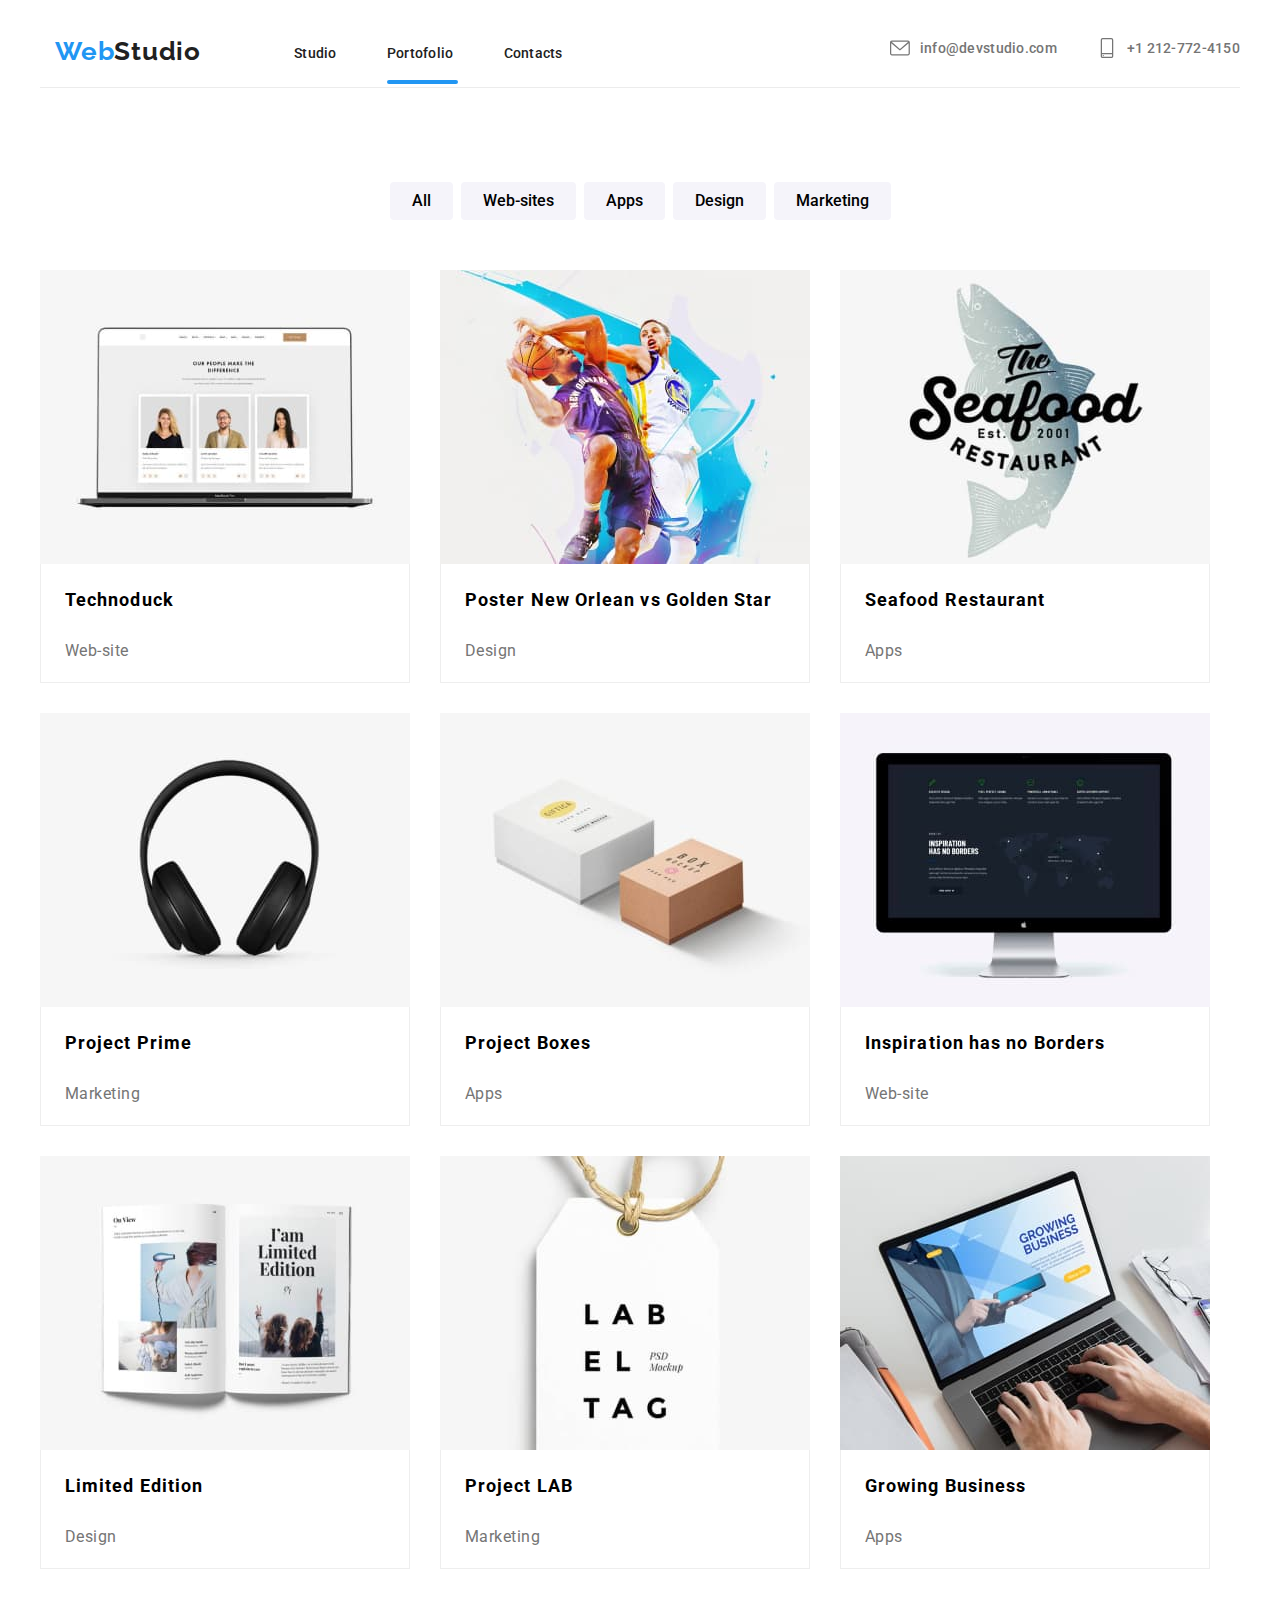
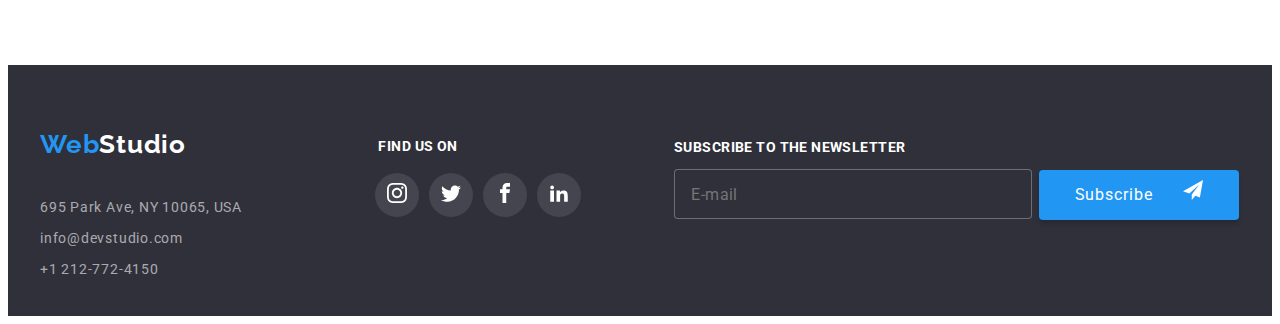
==== portofolio.html @ bb729110 "Previous files" ====
<!DOCTYPE html>
<html lang="en">
  <head>
    <meta charset="UTF-8" />
    <meta http-equiv="X-UA-Compatible" content="IE=edge" />
    <meta name="viewport" content="width=device-width, initial-scale=1.0" />
    <link rel="preconnect" href="https://fonts.googleapis.com" />
    <link rel="preconnect" href="https://fonts.gstatic.com" crossorigin />
    <link
      href="https://fonts.googleapis.com/css2?family=Raleway:wght@700&family=Roboto:wght@400;500;700;900&display=swap"
      rel="stylesheet"
    />
    <link
      rel="stylesheet"
      href="node_modules/modern-normalize/modern-normalize.css"
    />
    <link rel="stylesheet" href="styles/styles.css" />
    <title>Portofolio</title>
  </head>
  <body>
   <div class="container-header">
      <div class="section">
      <div class="head-section">
        <header class="header">
          <h2 class="logo">
            <a class="title" href="index.html"
              >Web<span class="title2">Studio</span></a
            >
          </h2>
          <nav>
            <ul class="unstyled-list navigation-list">
              <li class="left-navigation-item">
                <a class="navigation-item" href="index.html">Studio</a>
              </li>
              <li class="left-navigation-item">
                <a class="navigation-item active-link" href="portofolio.html">Portofolio</a>
              </li>
              <li lass="left-navigation-item">
                <a class="navigation-item" href="contacts.html">Contacts</a>
              </li>
           </ul>
          </nav>
          <ul class="unstyled-list right-navigation-list">
            <li class="icon-item-header">
              <a class="navigation-item right-item"  href="mailto:info@devstudio.com">info@devstudio.com
                <svg class="navigation-item" width="20" height="20" fill="#757575">
                  <use href="images/icons.svg#icon-envelope-hover-1"></use>
                </svg>
                 </a>
            </li>
            <li class="icon-item-header">
                <a class="navigation-item right-item " href="tel:+12127724150"
                >+1 212-772-4150 
                <svg class="navigation-item" width="20" height="20" fill="#757575">
                  <use  href="images/icons.svg#icon-smartphone"></use>
                </svg>
              </a>
            </li>
          </ul>
        </header>
        </div>
      </div>
    </div>
      <main>
      <section >
        <nav>
          <ul class="unstyled-list buttons-list">
            <li >
              <button type="button" class="button-item">
                All </button>
            </li>
            <li >
              <button type="button" class="button-item">
                Web-sites
              </button>
            </li>
            <li >
              <button type="button" class="button-item">
               Apps
              </button>
            </li>
            <li >
              <button type="button" class="button-item">
                Design
              </button>
            </li>
            <li >
              <button type="button" class="button-item">
            Marketing
              </button>
            </li>
          </ul>
        </nav>
      </section>
      <div class="container">
        <section class="section" >
          <ul class="unstyled-list cards-list">
            <li class="overlay-list">
              <div class="overlay-container"> 
                <img
                height="294"
                  width="370"
                  src="images/portofolio1.jpg"
                  alt="portofolio" />
                  <div class="overlay">
                    <p>  Technoduck is a state-of-the-art coronavirus distribution
                    platform. Companies use this platform for digital espionage
                    and attacks on competitors' secure servers.
                    </p>                               
                   </div>
              </div>
              <div class="card-details">
                 <h3 class="card-title">Technoduck</h3>
                <p class="card-description">Web-site</p>
              </div>
           </li>
         <li class="overlay-list">
              <div class="overlay-container"> 
                <img
                height="294"
                  width="370"
                 
                  src="images/portofolio2.jpg"
                  alt="portofolio2"
                />
                 <div class="overlay">
                    <p>  Technoduck is a state-of-the-art coronavirus distribution
                    platform. Companies use this platform for digital espionage
                    and attacks on competitors' secure servers.
                    </p>                               
                   </div>
              </div>
              <div class="card-details">
                 <h3 class="card-title">Poster New Orlean vs Golden Star</h3>
                <p class="card-description">Design</p>
              </div>
            </li>
            <li class="overlay-list">
              <div class="overlay-container"> 
                <img
                height="294"
                  width="370"
                  src="images/portofolio3.jpg"
                  alt="portofolio3"
                />
                 <div class="overlay">
                    <p>  Technoduck is a state-of-the-art coronavirus distribution
                    platform. Companies use this platform for digital espionage
                    and attacks on competitors' secure servers.
                    </p>                               
                   </div>
              </div>
              <div class="card-details">
                 <h3 class="card-title">Seafood Restaurant</h3>
                <p class="card-description">Apps</p>
              </div>
            </li>
            <li class="overlay-list">
              <div class="overlay-container"> 
                <img
                  height="294"
                  width="370"
                  src="images/portofolio4.jpg"
                  alt="portofolio4"
                />
                 <div class="overlay">
                    <p>  Technoduck is a state-of-the-art coronavirus distribution
                    platform. Companies use this platform for digital espionage
                    and attacks on competitors' secure servers.
                    </p>                               
                   </div>
              </div>
              <div class="card-details">
                 <h3 class="card-title">Project Prime</h3>
                <p class="card-description">Marketing</p>
              </div>
            </li>
            <li class="overlay-list">
             <div class="overlay-container"> 
                <img
                  height="294"
                  width="370"
                  src="images/portofolio5.jpg"
                  alt="portofolio5"
                />
                 <div class="overlay">
                    <p>  Technoduck is a state-of-the-art coronavirus distribution
                    platform. Companies use this platform for digital espionage
                    and attacks on competitors' secure servers.
                    </p>                               
                   </div>
              </div>
              <div class="card-details">
                 <h3 class="card-title">Project Boxes</h3>
                <p class="card-description">Apps</p>
              </div>
            </li>
            <li class="overlay-list">
             <div class="overlay-container"> 
                <img
                   height="294"
                  width="370"
                  src="images/portofolio6.jpg"
                  alt="portofolio6"
                />
                 <div class="overlay">
                    <p>  Technoduck is a state-of-the-art coronavirus distribution
                    platform. Companies use this platform for digital espionage
                    and attacks on competitors' secure servers.
                    </p>                               
                   </div>
              </div>
              <div class="card-details">
                 <h3 class="card-title">Inspiration has no Borders</h3>
                <p class="card-description">Web-site</p>
              </div>
            </li>
            <li class="overlay-list">
         <div class="overlay-container"> 
                <img
                height="294"
                  width="370"
                  src="images/portofolio7.jpg"
                  alt="portofolio7"
                />
                 <div class="overlay">
                    <p>  Technoduck is a state-of-the-art coronavirus distribution
                    platform. Companies use this platform for digital espionage
                    and attacks on competitors' secure servers.
                    </p>                               
                   </div>
              </div>
              <div class="card-details">
                 <h3 class="card-title">Limited Edition</h3>
                <p class="card-description">Design</p>
              </div>
            </li>
            <li class="overlay-list">
             <div class="overlay-container"> 
                <img
                   height="294"
                  width="370"
                  src="images/portofolio8.jpg"
                  alt="portofolio8"
                />
                 <div class="overlay">
                    <p>  Technoduck is a state-of-the-art coronavirus distribution
                    platform. Companies use this platform for digital espionage
                    and attacks on competitors' secure servers.
                    </p>                               
                   </div>
              </div>
              <div class="card-details">
                 <h3 class="card-title">Project LAB</h3>
                <p class="card-description">Marketing</p>
              </div>
            </li>
            <li class="overlay-list">
          <div class="overlay-container"> 
                <img
                height="294"
                  width="370"
                  src="images/portofolio9.jpg"
                  alt="portofolio9"
                />
                 <div class="overlay">
                    <p>  Technoduck is a state-of-the-art coronavirus distribution
                    platform. Companies use this platform for digital espionage
                    and attacks on competitors' secure servers.
                    </p>                               
                   </div>
              </div>
              <div class="card-details">
                 <h3 class="card-title">Growing Business</h3>
                <p class="card-description">Apps</p>
              </div>
            </li>
          </ul>
        </section>
      </div>
    </main>
    <div class="container-footer">
      <div class="section">
          <footer class="footer">
          <div class="contact-footer">
          <h2 class="logo-footer">
            <a class="title" href="index.html"
              >Web<span class="title-white">Studio</span></a
            >
          </h2>
          <address>
            <ul class="unstyled-list address-footer">
              <li>
                <a
                  class="item-footer"
                  href="https://www.bing.com/maps?ty=18&q=695+Park+Ave%2C+New+York%2C+New+York+10065%2C+Statele+Unite+Ale+Americii&mb=40.772362%7E-73.971508%7E40.764636%7E-73.957908&ppois=40.768499_-73.964708_695+Park+Ave%2C+New+York%2C+New+York+10065%2C+Statele+Unite+Ale+Americii_%7E&cp=40.768582%7E-73.794479&v=2&sV=1&FORM=MIRE&qpvt=695+Park+Ave%2C+NY+10065%2C+USA+map&lvl=11.0"
                  >695 Park Ave, NY 10065, USA</a
                >
              </li>
              <li>
                <a class="item-footer" href="mailto:info@devstudio.com"
                  >info@devstudio.com</a
                >
              </li>
              <li>
                <a class="item-footer" href="tel:+12127724150"
                  >+1 212-772-4150</a
                >
              </li>
            </ul>
            
          </address>
          </div>
                  <div class="svg-footer">
               <h4 class="find-us-title">Find us on</h4>
              <ul class="unstyled-list footer-list-svg">
                <li class="svg-footer-item">
                    <a href="">
                          <svg class="item-svg"  width="20" height="20" fill="white">
                            <use class="item-svg" href="images/icons.svg#icon-instagram"></use>
                          </svg>
                        </a>
                </li>
                  <li class="svg-footer-item">
                    <a href="">
                          <svg class="item-svg" width="20" height="20" fill="white">
                            <use href="images/icons.svg#icon-twitter"></use>
                          </svg>
                        </a>
                </li>
                  <li class="svg-footer-item">
                    <a href="">
                          <svg class="item-svg" width="20" height="20" fill="white">
                            <use href="images/icons.svg#icon-facebook"></use>
                          </svg>
                        </a>
                </li>
                  <li class="svg-footer-item">
                    <a href="">
                          <svg class="item-svg" width="20" height="20" fill="white">
                            <use href="images/icons.svg#icon-linkedin2"></use>
                          </svg>
                   </a>
                </li>
              </ul>
            </div>
            <div class="formular-footer">
            <form>
              <label>
                <p class="subscribe-footer">Subscribe to the newsletter</p>
                <input class="form-input" type="email" name="email" required  placeholder="E-mail" />
              </label>
             <button class="form-button" type="submit">Subscribe
               <svg class="svg-form"  width="20" height="20" fill="white">
                 <use  href="images/icons.svg#icon-icon-send"></use>
                </svg>
             </button>
            </form>
          </div>
          </div>
        </footer>
      </div>
    </div>
  </body>
</html>
---- styles/styles.css ----
body {
  font-family: "Roboto";
  font-style: normal;
  font-weight: 400;
  font-size: 26px;
  line-height: 31px;
  letter-spacing: 0.03em;
}
.container {
  width: 1200px;
  margin: 0px auto;
}
.section {
  width: 1200px;
  margin: auto;
  padding: 94px, 0px;
}
.unstyled-list {
  list-style: none;
}

/*HeaderSection*/
.container-header {
  background-color: #ffffff;
}
.header {
  background-color: #ffffff;
  box-sizing: border-box;
  width: 100%;
  height: 80px;
  display: flex;
  border-bottom: 1px solid #ececec;
}
.logo {
  margin: 24px 93px 25px 15px;
}
.title {
  font-family: "Raleway";
  font-style: normal;
  line-height: 31px;
  font-size: 26px;
  text-decoration: none;
  color: #2196f3;
}

.navigation-item {
  color: #212121;
  font-weight: 500;
  font-size: 14px;
  line-height: 16px;
  letter-spacing: 0.02em;
  text-decoration: none;
  transition: color 250ms cubic-bezier(0.4, 0, 0.2, 1);
}

.title {
  font-family: "Raleway";
  font-style: normal;
  line-height: 31px;
  font-size: 26px;
  text-decoration: none;
  color: #2196f3;
}

.title2 {
  color: #212121;
}

.title-white {
  color: #ffffff;
}
.navigation-list {
  display: flex;
  align-items: center;
  gap: 50px;
  padding: 0;
}
.right-navigation-list {
  display: flex;
  gap: 40px;
  margin: 0px 0px 0px auto;
  padding: 0;
  align-items: center;
  justify-content: center;
}
.right-item {
  color: #757575;
  display: flex;
  flex-direction: row-reverse;
  gap: 10px;
  justify-content: center;
  align-items: center;
}

.icon-item-header {
  display: flex;
  align-items: center;
  justify-content: center;
  gap: 10px;
  transition: color 250ms cubic-bezier(0.4, 0, 0.2, 1);
}
.icon-item-header a:hover {
  color: #2196f3;
  stroke: #2196f3;
}
.head-section {
  width: 100%;
  background-color: blue;
}
.navigation-item.active-link {
  position: relative;
}
.navigation-item.active-link::after {
  content: "";
  border: 2px solid #2196f3;
  width: 100%;
  position: absolute;
  bottom: -23px;
  border-radius: 4px;
  visibility: hidden;
  left: 0;
}

.navigation-item.active-link::after {
  visibility: visible;
}
.navigation-item:hover,
.navigation-item:focus {
  color: #2196f3;
}
/* HeroSection */

.container-main {
  background-image: url(..//images/backgroundimage.jpg);
  background-color: #757575;
  background-blend-mode: multiply;
  background-position: center;
  background-repeat: no-repeat;
  background-attachment: scroll;
  object-fit: cover;
}

.hero-section {
  box-sizing: border-box;
  width: 100%;
  height: 600px;
  display: flex;
  flex-direction: column;
  align-items: center;
}
.title-main {
  font-weight: 900;
  font-size: 44px;
  line-height: 60px;
  text-align: center;
  letter-spacing: 0.06em;
  text-transform: uppercase;
  color: #ffffff;
  margin: 0px;
  padding-top: 200px;
  margin-bottom: 30px;
}
.main-button {
  font-family: "Roboto";
  font-weight: 500;
  font-size: 16px;
  line-height: 26px;
  text-align: center;
  width: 200px;
  height: 50px;
  left: 700px;
  top: 430px;
  background: #2196f3;
  box-shadow: 0px 4px 4px rgba(0, 0, 0, 0.15);
  border-radius: 4px;
  color: #ffffff;
  padding: 10px 19px 10px 20px;
  border: none;
}

/*ObjectivesSection*/
.objectives-list {
  display: flex;
  align-items: center;
  justify-content: space-between;
  gap: 30px;
  margin: 0px;
  padding: 94px 0px;
}
.objectives-item {
  font-size: 14px;
  line-height: 16px;
  letter-spacing: 0.03em;
  text-transform: uppercase;
  color: #212121;
  margin: 0px;
}

.objectives-explication {
  font-size: 14px;
  line-height: 24px;
  letter-spacing: 0.03em;
  color: #757575;
  margin: 10px 0px 0px 0px;
}

.container-icon {
  display: flex;
  margin-bottom: 30px;
  width: 270px;
  height: 120px;
  background: #f5f4fa;
  border-radius: 4px;
  justify-content: center;
  align-items: center;
}

/*JobSection*/
.job-title,
.team-title,
.customer-title {
  text-align: center;
  font-size: 36px;
  line-height: 42px;
  text-align: center;
  letter-spacing: 0.03em;
  color: #212121;
  margin: 0px 0px 50px 0px;
}

.job-list {
  display: flex;
  align-items: center;
  justify-content: space-between;
  padding: 0px;
  gap: 30px;
  margin: 0px;
  padding: 0px 0px 94px 0px;
}
.job-list li {
  position: relative;
}

.name-apps {
  position: absolute;
  top: 224px;
  width: 370px;
  height: 70px;
  display: flex;
  justify-content: center;
  align-items: center;
  background: rgba(47, 48, 58, 0.8);
  z-index: 11;
  font-weight: 700;
  font-size: 14px;
  line-height: 1.14;

  letter-spacing: 0.03em;
  text-transform: uppercase;
  color: #ffffff;
}
/*TeamSection*/

.container-team {
  background-color: #f5f4fa;
}
.team-section {
  box-sizing: border-box;
  width: 100%;
  height: 648px;
  background-color: #f5f4fa;
  padding: 94px 0px;
  margin: 0px auto;
}

.member-list {
  display: flex;
  align-items: center;
  justify-content: space-between;
  gap: 30px;
  margin: 0px;
  padding: 0px;
}
.member-list-item {
  box-sizing: border-box;
  width: 270px;
  height: 428px;
  left: 215px;
  top: 1635px;
  background: #ffffff;
  box-shadow: 0px 1px 3px rgba(0, 0, 0, 0.12), 0px 1px 1px rgba(0, 0, 0, 0.14),
    0px 2px 1px rgba(0, 0, 0, 0.2);
  border-radius: 0px 0px 4px 4px;
}

.name-item {
  font-weight: 500;
  font-size: 16px;
  line-height: 19px;
  text-align: center;
  letter-spacing: 0.03em;
  color: #212121;
}

.job-item {
  font-weight: 400;
  font-size: 16px;
  line-height: 19px;
  text-align: center;
  letter-spacing: 0.03em;
  color: #757575;
}
.sm-icons {
  display: flex;
  padding-top: 16px;
}
.sm-icons ul {
  display: flex;
  gap: 10px;
}
.icon-item {
  display: flex;
  width: 44px;
  height: 44px;
  border-radius: 50%;
  align-items: center;
  justify-content: center;
  transition: background-color 250ms cubic-bezier(0.4, 0, 0.2, 1);
}

.icon-item a {
  display: flex;
  color: #afb1b8;
}
.team.icons {
  display: flex;
}
.icon-item svg {
  fill: currentColor;
}
.customers {
  display: flex;
  height: 184;
  flex-direction: column;
  align-items: center;
  justify-content: center;
  padding: 94px 0;
}
.list-customers {
  display: flex;
  gap: 30px;
  align-items: center;
  justify-content: center;
  padding-top: -44px;
}
.customer-item {
  display: flex;
  box-sizing: border-box;
  width: 170px;
  height: 92px;
  border: 1px solid #afb1b8;
  border-radius: 4px;
  align-items: center;
  justify-content: center;
  transition: border-color 250ms cubic-bezier(0.4, 0, 0.2, 1),
    fill 250ms cubic-bezier(0.4, 0, 0.2, 1);
}
.customer-item:hover {
  border-color: #2196f3;
  fill: #2196f3;
  cursor: pointer;
}
/*Footer*/
.container-footer {
  background-color: #2f303a;
}
.footer {
  display: flex;
  gap: 93px;
}

.contact-footer {
  box-sizing: border-box;
  height: 251px;
  display: flex;
  flex-direction: column;
  justify-content: space-around;
  gap: 28px;
  padding: 60px 0px 60px 0px;
}
.logo-footer {
  margin: 0px;
}
.address-footer {
  margin: 0px;
  padding: 0px;
}
.item-footer {
  font-weight: 400;
  font-size: 14px;
  font-style: normal;
  line-height: 16px;
  text-decoration: none;
  color: rgba(255, 255, 255, 0.6);
  transition: color 250ms cubic-bezier(0.4, 0, 0.2, 1);
}
.item-footer:hover {
  color: #2196f3;
  cursor: pointer;
}
.find-us-title {
  font-family: "Roboto";
  font-style: normal;
  font-weight: 700;
  font-size: 14px;
  line-height: 16px;
  letter-spacing: 0.03em;
  text-transform: uppercase;
  color: #ffffff;
  margin-top: 0px;
  padding-right: 80px;
}
.svg-footer {
  display: flex;
  flex-direction: column;
  align-items: center;
  justify-content: center;
}
.footer-list-svg {
  display: flex;
  gap: 10px;
  margin-top: 0px;
}
.svg-footer-item {
  display: flex;
  align-items: center;
  justify-content: center;
  background: rgba(255, 255, 255, 0.1);
  color: #ffffff;
  width: 44px;
  height: 44px;
  border-radius: 50%;
  transition-property: background-color 250ms cubic-bezier(0.4, 0, 0.2, 1);
}
.svg-footer-item:hover,
.icon-item:hover {
  cursor: pointer;
  background-color: #2196f3;
}
.formular-footer {
  display: flex;
  flex-direction: column;
  justify-content: center;
  align-items: center;
  margin-top: -35px;
}
.form-input {
  box-sizing: border-box;
  width: 358px;
  height: 50px;
  border: 1px solid rgba(255, 255, 255, 0.3);
  border-radius: 4px;
  background-color: #2f303a;
  font-family: "Roboto";
  font-style: normal;
  font-weight: 400;
  font-size: 16px;
  line-height: 20px;
  padding-left: 16px;
  align-items: center;
  letter-spacing: 0.03em;
  outline: none;
  color: rgba(255, 255, 255, 0.6);
  transition: border 250ms cubic-bezier(0.4, 0, 0.2, 1);
}
.form-input:hover,
.form-input:focus {
  border: 2px solid #188ce8;
}
.form-button {
  width: 200px;
  height: 50px;
  margin-left: 0px;
  background: #2196f3;
  box-shadow: 0px 4px 4px rgba(0, 0, 0, 0.15);
  border-radius: 4px;
  font-family: "Roboto";
  font-style: normal;
  font-size: 16px;
  line-height: 30px;
  justify-content: center;
  align-items: center;
  text-align: center;
  letter-spacing: 0.06em;
  color: #ffffff;
  border: none;
  transition: background 250ms cubic-bezier(0.4, 0, 0.2, 1);
}
.form-button:hover,
.form-button:focus {
  background: #188ce8;
}
.svg-form {
  padding-left: 25px;
  align-items: center;
  justify-content: center;
}
.subscribe-footer {
  font-family: "Roboto";
  font-style: normal;
  font-weight: 700;
  font-size: 14px;
  line-height: 16px;
  letter-spacing: 0.03em;
  text-transform: uppercase;
  color: #ffffff;
  padding-right: 69px;
}

/*PortofolioPage*/

.buttons-list {
  display: flex;
  gap: 8px;
  justify-content: center;
  padding: 94px 0px 50px 0px;
  margin: 0px;
}
.button-item {
  height: 38px;
  background: #f5f4fa;
  border-radius: 4px;
  border: none;
  cursor: pointer;
  padding: 6px 22px 6px 22px;
  text-align: center;
  font-family: "Roboto";
  font-weight: 500;
  font-size: 16px;
  line-height: 26px;
  text-align: center;
  transition: background-color 250ms cubic-bezier(0.4, 0, 0.2, 1),
    color 250ms cubic-bezier(0.4, 0, 0.2, 1),
    box-shadow 250ms cubic-bezier(0.4, 0, 0.2, 1);
}

.button-item:hover {
  background-color: #2196f3;
  color: #ffffff;
  box-shadow: 0px 2px rgba(0, 0, 0, 0.1);
  cursor: pointer;
}

.cards-list {
  display: flex;
  gap: 30px;
  flex-wrap: wrap;
  padding-left: 0;
  margin: 0;
  padding-bottom: 96px;
}
.overlay-list {
  display: flex;
  flex-direction: column;
  transition: box-shadow 250ms cubic-bezier(0.4, 0, 0.2, 1);
}
.overlay-container {
  height: 294px;
  overflow: hidden;
  position: relative;
}

.overlay {
  position: absolute;
  width: 370px;
  height: 294px;
  background: rgba(33, 150, 243, 0.9);
  font-weight: 400;
  font-size: 18px;
  line-height: 1.55;
  letter-spacing: 0.03em;
  color: #ffffff;
  transform: translateY(100%);
  transition: transform 250ms cubic-bezier(0.4, 0, 0.2, 1);
}

.card-details {
  border-left: 1px solid #eeeeee;
  border-bottom: 1px solid #eeeeee;
  border-right: 1px solid #eeeeee;
  padding-left: 24px;
}

.overlay-list:hover {
  box-shadow: 0px 1px 1px rgba(0, 0, 0, 0.12), 0px 4px 4px rgba(0, 0, 0, 0.06),
    1px 4px 6px rgba(0, 0, 0, 0.16);
  cursor: pointer;
}

.card-title {
  font-weight: 700;
  font-size: 18px;
  line-height: 2;
  letter-spacing: 0.06em;
}

.card-description {
  font-weight: 400;
  font-size: 16px;
  line-height: 1.87;
  letter-spacing: 0.03em;
  color: #757575;
}

.overlay p {
  padding: 63px 24px 91px 24px;
}
.overlay-list:hover .overlay {
  transform: translateY(-101%);
  overflow: visible;
}
.item-svg {
  transition: fill 250ms cubic-bezier(0.4, 0, 0.2, 1);
}
.item-svg:hover {
  fill: #ffffff;
  cursor: pointer;
}
.item-svg-customer:hover {
  fill: #2196f3;
  cursor: pointer;
}
.item-svg-customer {
  transition: fill 250ms cubic-bezier(0.4, 0, 0.2, 1);
}

/*Modal*/
.modal {
  background: rgba(0, 0, 0, 0.2);
  position: fixed;
  width: 100%;
  height: 100%;
  z-index: 10;
  display: flex;
  justify-content: center;
  align-items: center;
  transition: opacity 250ms linear;
}
.is-hidden {
  visibility: hidden;
  opacity: 0;
}
.inside-modal {
  position: relative;
  width: 528px;
  height: 581px;
  background: #ffffff;
  box-shadow: 0px 1px 3px rgba(0, 0, 0, 0.12), 0px 1px 1px rgba(0, 0, 0, 0.14),
    0px 2px 1px rgba(0, 0, 0, 0.2);
  border-radius: 4px;
}
.modal-button {
  position: absolute;
  top: 8px;
  right: 8px;
  border-radius: 50%;
  display: flex;
  justify-content: center;
  align-items: center;
  box-sizing: border-box;
  width: 30px;
  height: 30px;
  background: #ffffff;
  border: 1px solid rgba(0, 0, 0, 0.1);
  transition: fill 250ms cubic-bezier(0.4, 0, 0.2, 1);
}
.modal-button:hover {
  fill: #2196f3;
  cursor: pointer;
}
.formular-modal {
  display: flex;
  flex-direction: column;
  font-family: "Roboto";
  font-style: normal;
  font-weight: 400;
  font-size: 12px;
  line-height: 14px;
  letter-spacing: 0.01em;
  color: #757575;
  gap: 10px;
  justify-content: center;
  align-items: center;
  padding: 40px;
}
.title-modal {
  align-items: center;
  font-family: "Roboto";
  font-style: normal;
  font-weight: 700;
  font-size: 20px;
  line-height: 23px;
  text-align: center;
  letter-spacing: 0.03em;
  color: #212121;
  margin-top: -5px;
}
.modal-input {
  box-sizing: border-box;
  width: 448px;
  height: 40px;
  border: 1px solid rgba(33, 33, 33, 0.2);
  border-radius: 4px;
  padding-left: 40px;
  outline: none;
  transition: border 250ms cubic-bezier(0.4, 0, 0.2, 1);
}
.modal-input:hover,
.modal-input-feedback:hover {
  border: 2px solid #2196f3;
  cursor: pointer;
}

.label-modal:hover {
  fill: #2196f3;
  cursor: pointer;
}

.modal-input:focus,
.modal-input-feedback:focus {
  border: 2px solid #2196f3;
}

.modal-input-feedback {
  box-sizing: border-box;
  width: 448px;
  height: 120px;
  border: 1px solid rgba(33, 33, 33, 0.2);
  border-radius: 4px;
  resize: none;
  font-family: "Roboto";
  font-style: normal;
  font-size: 14px;
  line-height: 16px;
  letter-spacing: 0.01em;
  padding: 12px 16px;
  color: rgba(117, 117, 117, 0.5);
  outline: none;
  transition: border 250ms cubic-bezier(0.4, 0, 0.2, 1);
}
.label-modal {
  display: flex;
  flex-direction: column;
  position: relative;
  transition: fill 250ms cubic-bezier(0.4, 0, 0.2, 1);
}

.svg-name {
  position: absolute;
  left: 15px;
  top: 50%;
}
.terms {
  flex-direction: row;
  gap: 8px;
  justify-content: center;
  align-items: center;
  margin-top: 10px;
  margin-bottom: 20px;
  font-size: 14px;
  line-height: 24px;
  letter-spacing: 0.03em;
  color: #757575;
}
.replace-checkbox {
  width: 16px;
  height: 15px;
  border: 2px solid black;
  border-radius: 2px;
  display: flex;
  justify-content: center;
  align-items: center;
}
.condition {
  color: #2196f3;
}
.checkbox {
  display: none;
}
.terms svg {
  width: 16px;
  height: 16px;
  position: static;
  opacity: 0;
  fill: #ffffff;
}
.formular-modal input[type="checkbox"]:checked + .replace-checkbox svg {
  opacity: 1;
}
.formular-modal input[type="checkbox"]:checked + .replace-checkbox {
  background: #2196f3;
  border: #2196f3;
}
.button-formular {
  width: 200px;
  height: 50px;
  background: #188ce8;
  box-shadow: 0px 4px 4px rgba(0, 0, 0, 0.15);
  border-radius: 4px;
  font-weight: 700;
  font-size: 16px;
  line-height: 30px;
  display: flex;
  align-items: center;
  text-align: center;
  justify-content: center;
  letter-spacing: 0.06em;
  color: #ffffff;
  border: none;
  transition: background 250ms cubic-bezier(0.4, 0, 0.2, 1);
}
.button-formular:focus,
.button-formular:hover {
  background: #2196f3;
  cursor: pointer;
}
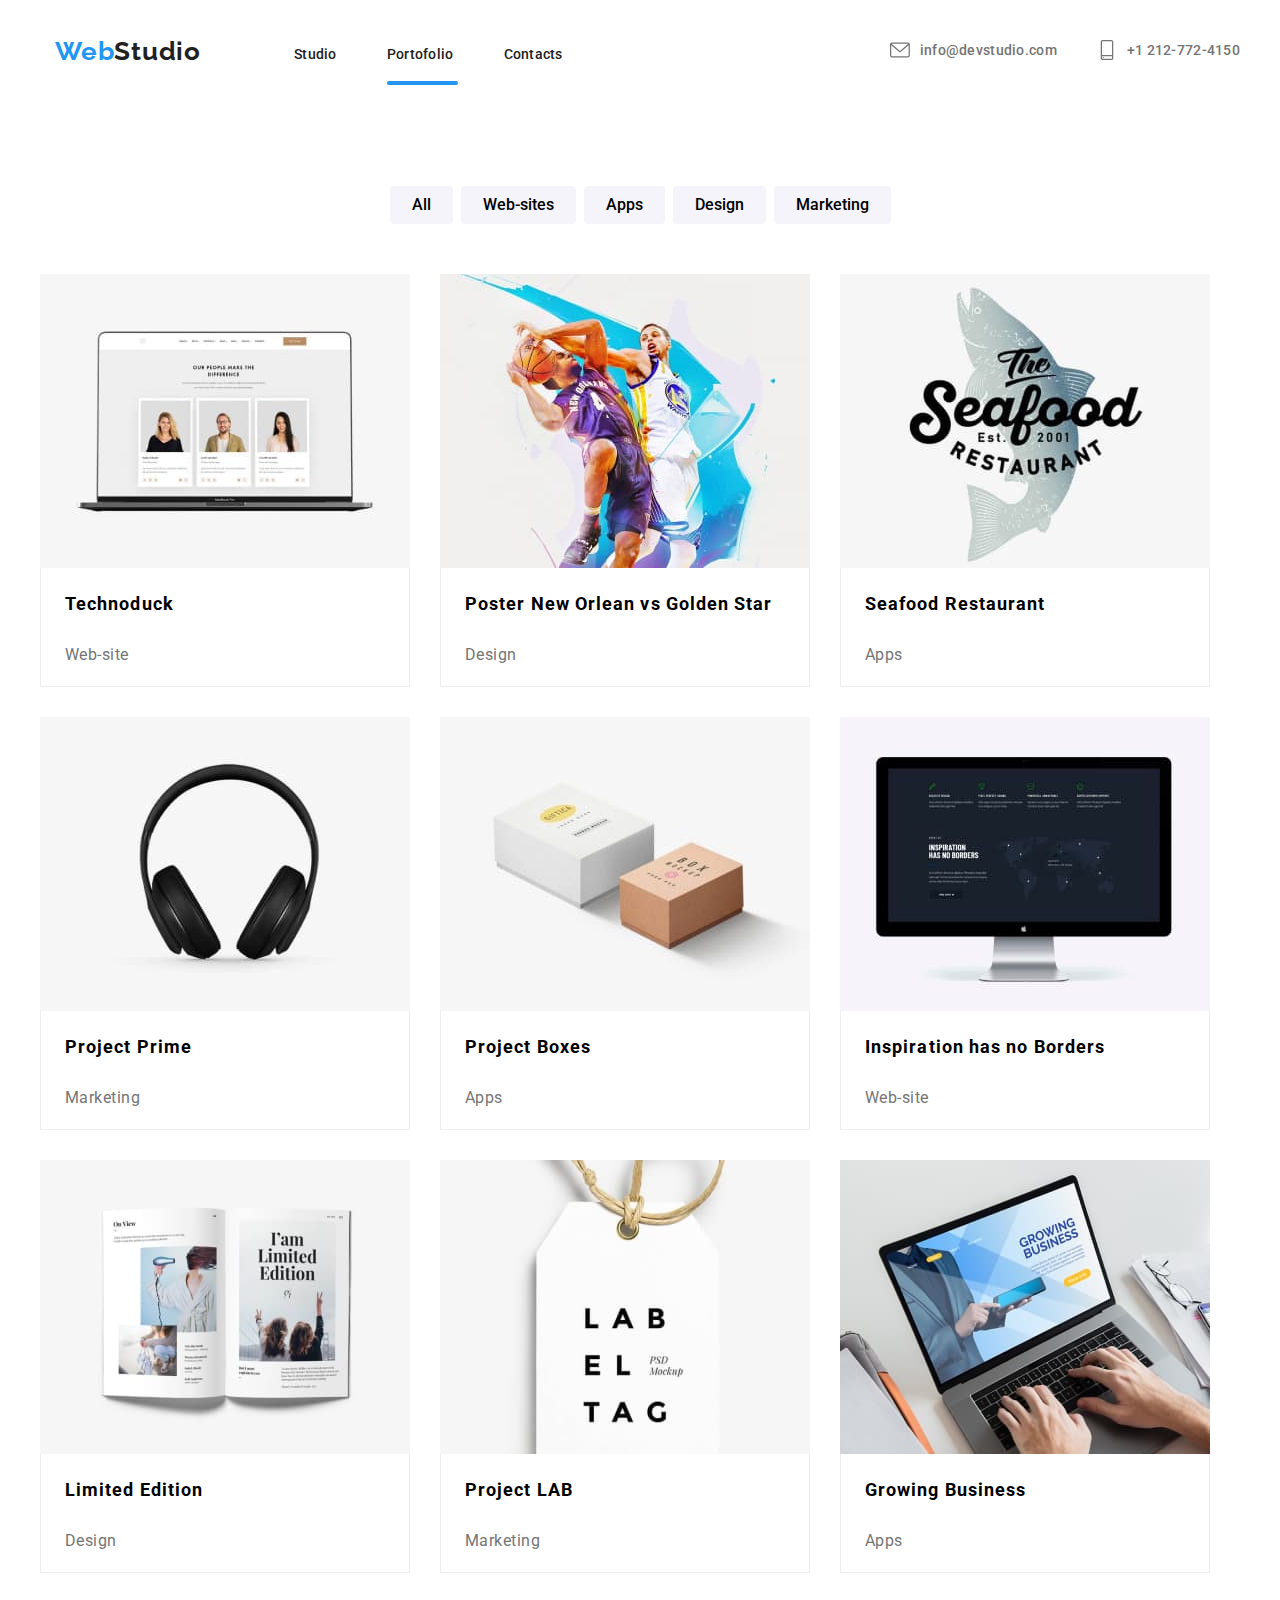
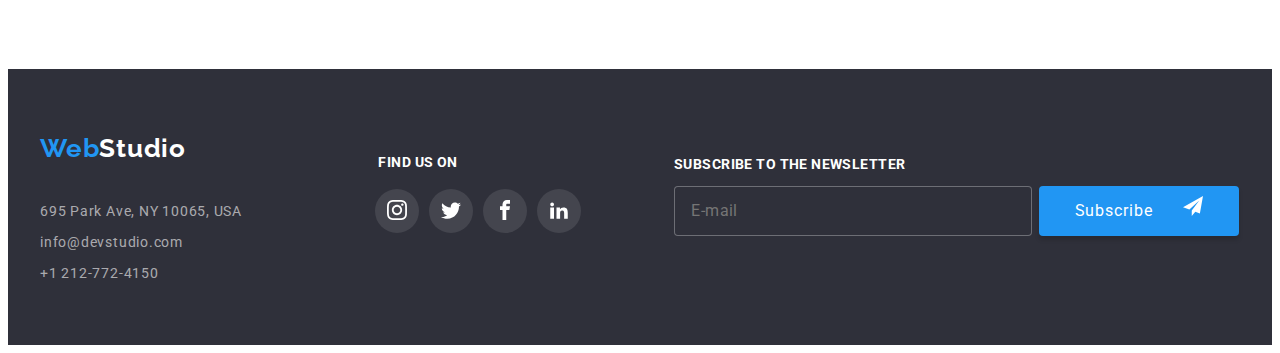
==== commit 853d2fb5: "bme" ====
--- a/portofolio.html
+++ b/portofolio.html
@@ -1,365 +1,302 @@
 <!DOCTYPE html>
 <html lang="en">
-  <head>
-    <meta charset="UTF-8" />
-    <meta http-equiv="X-UA-Compatible" content="IE=edge" />
-    <meta name="viewport" content="width=device-width, initial-scale=1.0" />
-    <link rel="preconnect" href="https://fonts.googleapis.com" />
-    <link rel="preconnect" href="https://fonts.gstatic.com" crossorigin />
-    <link
-      href="https://fonts.googleapis.com/css2?family=Raleway:wght@700&family=Roboto:wght@400;500;700;900&display=swap"
-      rel="stylesheet"
-    />
-    <link
-      rel="stylesheet"
-      href="node_modules/modern-normalize/modern-normalize.css"
-    />
-    <link rel="stylesheet" href="styles/styles.css" />
-    <title>Portofolio</title>
-  </head>
-  <body>
-   <div class="container-header">
-      <div class="section">
-      <div class="head-section">
-        <header class="header">
-          <h2 class="logo">
-            <a class="title" href="index.html"
-              >Web<span class="title2">Studio</span></a
-            >
-          </h2>
-          <nav>
-            <ul class="unstyled-list navigation-list">
-              <li class="left-navigation-item">
-                <a class="navigation-item" href="index.html">Studio</a>
-              </li>
-              <li class="left-navigation-item">
-                <a class="navigation-item active-link" href="portofolio.html">Portofolio</a>
-              </li>
-              <li lass="left-navigation-item">
-                <a class="navigation-item" href="contacts.html">Contacts</a>
-              </li>
-           </ul>
-          </nav>
-          <ul class="unstyled-list right-navigation-list">
-            <li class="icon-item-header">
-              <a class="navigation-item right-item"  href="mailto:info@devstudio.com">info@devstudio.com
-                <svg class="navigation-item" width="20" height="20" fill="#757575">
-                  <use href="images/icons.svg#icon-envelope-hover-1"></use>
-                </svg>
-                 </a>
+
+<head>
+  <meta charset="UTF-8" />
+  <meta http-equiv="X-UA-Compatible" content="IE=edge" />
+  <meta name="viewport" content="width=device-width, initial-scale=1.0" />
+  <link rel="preconnect" href="https://fonts.googleapis.com" />
+  <link rel="preconnect" href="https://fonts.gstatic.com" crossorigin />
+  <link href="https://fonts.googleapis.com/css2?family=Raleway:wght@700&family=Roboto:wght@400;500;700;900&display=swap"
+    rel="stylesheet" />
+  <link rel="stylesheet" href="node_modules/modern-normalize/modern-normalize.css" />
+  <link rel="stylesheet" href="styles/styles.css" />
+  <title>Portofolio</title>
+</head>
+
+<body>
+  <header class="header-conainer">
+    <div class=" header container">
+      <h2 class="logo">
+        <a class="header__title" href="index.html">Web<span class="header__title2">Studio</span></a>
+      </h2>
+      <nav>
+        <ul class="unstyled-list navigation-list">
+          <li class="navigation-list__left">
+            <a class="navigation-list__item " href="index.html">Studio</a>
+          </li>
+          <li class="navigation-list__left">
+            <a class="navigation-list__item active-link" href="portofolio.html">Portofolio</a>
+          </li>
+          <li lass="navigation-list__left">
+            <a class="navigation-list__item" href="contacts.html">Contacts</a>
+          </li>
+        </ul>
+      </nav>
+      <ul class="unstyled-list right-navigation-list">
+        <li class="right-navigation-list__icon">
+          <a class="navigation-list__item right-navigation-list__item"
+            href="mailto:info@devstudio.com">info@devstudio.com
+            <svg class="navigation-list__item" width="20" height="20" fill="#757575">
+              <use href="images/icons.svg#icon-envelope-hover-1"></use>
+            </svg>
+          </a>
+        </li>
+        <li class="right-navigation-list__icon">
+          <a class="navigation-list__item right-navigation-list__item " href="tel:+12127724150">+1 212-772-4150
+            <svg class="navigation-list__item" width="20" height="20" fill="#757575">
+              <use href="images/icons.svg#icon-smartphone"></use>
+            </svg>
+          </a>
+        </li>
+      </ul>
+    </div>
+  </header>
+  <main>
+    <section>
+      <nav class="navigation-portofolio">
+        <ul class="unstyled-list buttons">
+          <li>
+            <button type="button" class="buttons__item">
+              All </button>
+          </li>
+          <li>
+            <button type="button" class="buttons__item">
+              Web-sites
+            </button>
+          </li>
+          <li>
+            <button type="button" class="buttons__item">
+              Apps
+            </button>
+          </li>
+          <li>
+            <button type="button" class="buttons__item">
+              Design
+            </button>
+          </li>
+          <li>
+            <button type="button" class="buttons__item">
+              Marketing
+            </button>
+          </li>
+        </ul>
+      </nav>
+    </section>
+    <div class="container">
+      <section class="section">
+        <ul class="unstyled-list cards-list">
+          <li class="cards-list__overlay">
+            <div class="overlay-container">
+              <img height="294" width="370" src="images/portofolio1.jpg" alt="portofolio" />
+              <div class="overlay-container__paragraf">
+                <p> Technoduck is a state-of-the-art coronavirus distribution
+                  platform. Companies use this platform for digital espionage
+                  and attacks on competitors' secure servers.
+                </p>
+              </div>
+            </div>
+            <div class="card-details">
+              <h3 class="card-details__title">Technoduck</h3>
+              <p class="card-details__description">Web-site</p>
+            </div>
+          </li>
+          <li class="cards-list__overlay">
+            <div class="overlay-container">
+              <img height="294" width="370" src="images/portofolio2.jpg" alt="portofolio2" />
+              <div class="overlay-container__paragraf">
+                <p> Technoduck is a state-of-the-art coronavirus distribution
+                  platform. Companies use this platform for digital espionage
+                  and attacks on competitors' secure servers.
+                </p>
+              </div>
+            </div>
+            <div class="card-details">
+              <h3 class="card-details__title">Poster New Orlean vs Golden Star</h3>
+              <p class="card-details__description">Design</p>
+            </div>
+          </li>
+          <li class="cards-list__overlay">
+            <div class="overlay-container">
+              <img height="294" width="370" src="images/portofolio3.jpg" alt="portofolio3" />
+              <div class="overlay-container__paragraf">
+                <p> Technoduck is a state-of-the-art coronavirus distribution
+                  platform. Companies use this platform for digital espionage
+                  and attacks on competitors' secure servers.
+                </p>
+              </div>
+            </div>
+            <div class="card-details">
+              <h3 class="card-details__title">Seafood Restaurant</h3>
+              <p class="card-details__description">Apps</p>
+            </div>
+          </li>
+          <li class="cards-list__overlay">
+            <div class="overlay-container">
+              <img height="294" width="370" src="images/portofolio4.jpg" alt="portofolio4" />
+              <div class="overlay-container__paragraf">
+                <p> Technoduck is a state-of-the-art coronavirus distribution
+                  platform. Companies use this platform for digital espionage
+                  and attacks on competitors' secure servers.
+                </p>
+              </div>
+            </div>
+            <div class="card-details">
+              <h3 class="card-details__title">Project Prime</h3>
+              <p class="card-details__description">Marketing</p>
+            </div>
+          </li>
+          <li class="cards-list__overlay">
+            <div class="overlay-container">
+              <img height="294" width="370" src="images/portofolio5.jpg" alt="portofolio5" />
+              <div class="overlay-container__paragraf">
+                <p> Technoduck is a state-of-the-art coronavirus distribution
+                  platform. Companies use this platform for digital espionage
+                  and attacks on competitors' secure servers.
+                </p>
+              </div>
+            </div>
+            <div class="card-details">
+              <h3 class="card-details__title">Project Boxes</h3>
+              <p class="card-details__description">Apps</p>
+            </div>
+          </li>
+          <li class="cards-list__overlay">
+            <div class="overlay-container">
+              <img height="294" width="370" src="images/portofolio6.jpg" alt="portofolio6" />
+              <div class="overlay-container__paragraf">
+                <p> Technoduck is a state-of-the-art coronavirus distribution
+                  platform. Companies use this platform for digital espionage
+                  and attacks on competitors' secure servers.
+                </p>
+              </div>
+            </div>
+            <div class="card-details">
+              <h3 class="card-details__title">Inspiration has no Borders</h3>
+              <p class="card-details__description">Web-site</p>
+            </div>
+          </li>
+          <li class="cards-list__overlay">
+            <div class="overlay-container">
+              <img height="294" width="370" src="images/portofolio7.jpg" alt="portofolio7" />
+              <div class="overlay-container__paragraf">
+                <p> Technoduck is a state-of-the-art coronavirus distribution
+                  platform. Companies use this platform for digital espionage
+                  and attacks on competitors' secure servers.
+                </p>
+              </div>
+            </div>
+            <div class="card-details">
+              <h3 class="card-details__title">Limited Edition</h3>
+              <p class="card-details__description">Design</p>
+            </div>
+          </li>
+          <li class="cards-list__overlay">
+            <div class="overlay-container">
+              <img height="294" width="370" src="images/portofolio8.jpg" alt="portofolio8" />
+              <div class="overlay-container__paragraf">
+                <p> Technoduck is a state-of-the-art coronavirus distribution
+                  platform. Companies use this platform for digital espionage
+                  and attacks on competitors' secure servers.
+                </p>
+              </div>
+            </div>
+            <div class="card-details">
+              <h3 class="card-details__title">Project LAB</h3>
+              <p class="card-details__description">Marketing</p>
+            </div>
+          </li>
+          <li class="cards-list__overlay">
+            <div class="overlay-container">
+              <img height="294" width="370" src="images/portofolio9.jpg" alt="portofolio9" />
+              <div class="overlay-container__paragraf">
+                <p> Technoduck is a state-of-the-art coronavirus distribution
+                  platform. Companies use this platform for digital espionage
+                  and attacks on competitors' secure servers.
+                </p>
+              </div>
+            </div>
+            <div class="card-details">
+              <h3 class="card-details__title">Growing Business</h3>
+              <p class="card-details__description">Apps</p>
+            </div>
+          </li>
+        </ul>
+      </section>
+    </div>
+  </main>
+  <footer class="footer">
+    <div class="footer-container container">
+      <div class="contact-footer">
+        <h2 class="contact-footer__logo">
+          <a class="contact-footer__title" href="index.html" rr>Web<span
+              class="contact-footer__title2">Studio</span></a>
+        </h2>
+        <address>
+          <ul class="unstyled-list address">
+            <li>
+              <a class="address__item"
+                href="https://www.bing.com/maps?ty=18&q=695+Park+Ave%2C+New+York%2C+New+York+10065%2C+Statele+Unite+Ale+Americii&mb=40.772362%7E-73.971508%7E40.764636%7E-73.957908&ppois=40.768499_-73.964708_695+Park+Ave%2C+New+York%2C+New+York+10065%2C+Statele+Unite+Ale+Americii_%7E&cp=40.768582%7E-73.794479&v=2&sV=1&FORM=MIRE&qpvt=695+Park+Ave%2C+NY+10065%2C+USA+map&lvl=11.0">695
+                Park Ave, NY 10065, USA</a>
             </li>
-            <li class="icon-item-header">
-                <a class="navigation-item right-item " href="tel:+12127724150"
-                >+1 212-772-4150 
-                <svg class="navigation-item" width="20" height="20" fill="#757575">
-                  <use  href="images/icons.svg#icon-smartphone"></use>
-                </svg>
-              </a>
+            <li>
+              <a class="address__item" href="mailto:info@devstudio.com">info@devstudio.com</a>
+            </li>
+            <li>
+              <a class="address__item" href="tel:+12127724150">+1 212-772-4150</a>
             </li>
           </ul>
-        </header>
-        </div>
+        </address>
+      </div>
+      <div class="svg-footer">
+        <h4 class="svg-footer__title">Find us on</h4>
+        <ul class="unstyled-list footer-list">
+          <li class="footer-list__item">
+            <a href="">
+              <svg width="20" height="20" fill="white">
+                <use href="images/icons.svg#icon-instagram"></use>
+              </svg>
+            </a>
+          </li>
+          <li class="footer-list__item">
+            <a href="">
+              <svg width="20" height="20" fill="white">
+                <use href="images/icons.svg#icon-twitter"></use>
+              </svg>
+            </a>
+          </li>
+          <li class="footer-list__item">
+            <a href="">
+              <svg width="20" height="20" fill="white">
+                <use href="images/icons.svg#icon-facebook"></use>
+              </svg>
+            </a>
+          </li>
+          <li class="footer-list__item">
+            <a href="">
+              <svg width="20" height="20" fill="white">
+                <use href="images/icons.svg#icon-linkedin2"></use>
+              </svg>
+            </a>
+          </li>
+        </ul>
+      </div>
+      <div class="formular-footer">
+        <form>
+          <label>
+            <p class="formular-footer__subscribe">Subscribe to the newsletter</p>
+            <input class="formular-footer__input" type="email" name="email" required placeholder="E-mail" />
+          </label>
+          <button class="formular-footer__button" type="submit">Subscribe
+            <svg class="formular-footer__svg" width="20" height="20" fill="white">
+              <use href="images/icons.svg#icon-icon-send"></use>
+            </svg>
+          </button>
+        </form>
       </div>
     </div>
-      <main>
-      <section >
-        <nav>
-          <ul class="unstyled-list buttons-list">
-            <li >
-              <button type="button" class="button-item">
-                All </button>
-            </li>
-            <li >
-              <button type="button" class="button-item">
-                Web-sites
-              </button>
-            </li>
-            <li >
-              <button type="button" class="button-item">
-               Apps
-              </button>
-            </li>
-            <li >
-              <button type="button" class="button-item">
-                Design
-              </button>
-            </li>
-            <li >
-              <button type="button" class="button-item">
-            Marketing
-              </button>
-            </li>
-          </ul>
-        </nav>
-      </section>
-      <div class="container">
-        <section class="section" >
-          <ul class="unstyled-list cards-list">
-            <li class="overlay-list">
-              <div class="overlay-container"> 
-                <img
-                height="294"
-                  width="370"
-                  src="images/portofolio1.jpg"
-                  alt="portofolio" />
-                  <div class="overlay">
-                    <p>  Technoduck is a state-of-the-art coronavirus distribution
-                    platform. Companies use this platform for digital espionage
-                    and attacks on competitors' secure servers.
-                    </p>                               
-                   </div>
-              </div>
-              <div class="card-details">
-                 <h3 class="card-title">Technoduck</h3>
-                <p class="card-description">Web-site</p>
-              </div>
-           </li>
-         <li class="overlay-list">
-              <div class="overlay-container"> 
-                <img
-                height="294"
-                  width="370"
-                 
-                  src="images/portofolio2.jpg"
-                  alt="portofolio2"
-                />
-                 <div class="overlay">
-                    <p>  Technoduck is a state-of-the-art coronavirus distribution
-                    platform. Companies use this platform for digital espionage
-                    and attacks on competitors' secure servers.
-                    </p>                               
-                   </div>
-              </div>
-              <div class="card-details">
-                 <h3 class="card-title">Poster New Orlean vs Golden Star</h3>
-                <p class="card-description">Design</p>
-              </div>
-            </li>
-            <li class="overlay-list">
-              <div class="overlay-container"> 
-                <img
-                height="294"
-                  width="370"
-                  src="images/portofolio3.jpg"
-                  alt="portofolio3"
-                />
-                 <div class="overlay">
-                    <p>  Technoduck is a state-of-the-art coronavirus distribution
-                    platform. Companies use this platform for digital espionage
-                    and attacks on competitors' secure servers.
-                    </p>                               
-                   </div>
-              </div>
-              <div class="card-details">
-                 <h3 class="card-title">Seafood Restaurant</h3>
-                <p class="card-description">Apps</p>
-              </div>
-            </li>
-            <li class="overlay-list">
-              <div class="overlay-container"> 
-                <img
-                  height="294"
-                  width="370"
-                  src="images/portofolio4.jpg"
-                  alt="portofolio4"
-                />
-                 <div class="overlay">
-                    <p>  Technoduck is a state-of-the-art coronavirus distribution
-                    platform. Companies use this platform for digital espionage
-                    and attacks on competitors' secure servers.
-                    </p>                               
-                   </div>
-              </div>
-              <div class="card-details">
-                 <h3 class="card-title">Project Prime</h3>
-                <p class="card-description">Marketing</p>
-              </div>
-            </li>
-            <li class="overlay-list">
-             <div class="overlay-container"> 
-                <img
-                  height="294"
-                  width="370"
-                  src="images/portofolio5.jpg"
-                  alt="portofolio5"
-                />
-                 <div class="overlay">
-                    <p>  Technoduck is a state-of-the-art coronavirus distribution
-                    platform. Companies use this platform for digital espionage
-                    and attacks on competitors' secure servers.
-                    </p>                               
-                   </div>
-              </div>
-              <div class="card-details">
-                 <h3 class="card-title">Project Boxes</h3>
-                <p class="card-description">Apps</p>
-              </div>
-            </li>
-            <li class="overlay-list">
-             <div class="overlay-container"> 
-                <img
-                   height="294"
-                  width="370"
-                  src="images/portofolio6.jpg"
-                  alt="portofolio6"
-                />
-                 <div class="overlay">
-                    <p>  Technoduck is a state-of-the-art coronavirus distribution
-                    platform. Companies use this platform for digital espionage
-                    and attacks on competitors' secure servers.
-                    </p>                               
-                   </div>
-              </div>
-              <div class="card-details">
-                 <h3 class="card-title">Inspiration has no Borders</h3>
-                <p class="card-description">Web-site</p>
-              </div>
-            </li>
-            <li class="overlay-list">
-         <div class="overlay-container"> 
-                <img
-                height="294"
-                  width="370"
-                  src="images/portofolio7.jpg"
-                  alt="portofolio7"
-                />
-                 <div class="overlay">
-                    <p>  Technoduck is a state-of-the-art coronavirus distribution
-                    platform. Companies use this platform for digital espionage
-                    and attacks on competitors' secure servers.
-                    </p>                               
-                   </div>
-              </div>
-              <div class="card-details">
-                 <h3 class="card-title">Limited Edition</h3>
-                <p class="card-description">Design</p>
-              </div>
-            </li>
-            <li class="overlay-list">
-             <div class="overlay-container"> 
-                <img
-                   height="294"
-                  width="370"
-                  src="images/portofolio8.jpg"
-                  alt="portofolio8"
-                />
-                 <div class="overlay">
-                    <p>  Technoduck is a state-of-the-art coronavirus distribution
-                    platform. Companies use this platform for digital espionage
-                    and attacks on competitors' secure servers.
-                    </p>                               
-                   </div>
-              </div>
-              <div class="card-details">
-                 <h3 class="card-title">Project LAB</h3>
-                <p class="card-description">Marketing</p>
-              </div>
-            </li>
-            <li class="overlay-list">
-          <div class="overlay-container"> 
-                <img
-                height="294"
-                  width="370"
-                  src="images/portofolio9.jpg"
-                  alt="portofolio9"
-                />
-                 <div class="overlay">
-                    <p>  Technoduck is a state-of-the-art coronavirus distribution
-                    platform. Companies use this platform for digital espionage
-                    and attacks on competitors' secure servers.
-                    </p>                               
-                   </div>
-              </div>
-              <div class="card-details">
-                 <h3 class="card-title">Growing Business</h3>
-                <p class="card-description">Apps</p>
-              </div>
-            </li>
-          </ul>
-        </section>
-      </div>
-    </main>
-    <div class="container-footer">
-      <div class="section">
-          <footer class="footer">
-          <div class="contact-footer">
-          <h2 class="logo-footer">
-            <a class="title" href="index.html"
-              >Web<span class="title-white">Studio</span></a
-            >
-          </h2>
-          <address>
-            <ul class="unstyled-list address-footer">
-              <li>
-                <a
-                  class="item-footer"
-                  href="https://www.bing.com/maps?ty=18&q=695+Park+Ave%2C+New+York%2C+New+York+10065%2C+Statele+Unite+Ale+Americii&mb=40.772362%7E-73.971508%7E40.764636%7E-73.957908&ppois=40.768499_-73.964708_695+Park+Ave%2C+New+York%2C+New+York+10065%2C+Statele+Unite+Ale+Americii_%7E&cp=40.768582%7E-73.794479&v=2&sV=1&FORM=MIRE&qpvt=695+Park+Ave%2C+NY+10065%2C+USA+map&lvl=11.0"
-                  >695 Park Ave, NY 10065, USA</a
-                >
-              </li>
-              <li>
-                <a class="item-footer" href="mailto:info@devstudio.com"
-                  >info@devstudio.com</a
-                >
-              </li>
-              <li>
-                <a class="item-footer" href="tel:+12127724150"
-                  >+1 212-772-4150</a
-                >
-              </li>
-            </ul>
-            
-          </address>
-          </div>
-                  <div class="svg-footer">
-               <h4 class="find-us-title">Find us on</h4>
-              <ul class="unstyled-list footer-list-svg">
-                <li class="svg-footer-item">
-                    <a href="">
-                          <svg class="item-svg"  width="20" height="20" fill="white">
-                            <use class="item-svg" href="images/icons.svg#icon-instagram"></use>
-                          </svg>
-                        </a>
-                </li>
-                  <li class="svg-footer-item">
-                    <a href="">
-                          <svg class="item-svg" width="20" height="20" fill="white">
-                            <use href="images/icons.svg#icon-twitter"></use>
-                          </svg>
-                        </a>
-                </li>
-                  <li class="svg-footer-item">
-                    <a href="">
-                          <svg class="item-svg" width="20" height="20" fill="white">
-                            <use href="images/icons.svg#icon-facebook"></use>
-                          </svg>
-                        </a>
-                </li>
-                  <li class="svg-footer-item">
-                    <a href="">
-                          <svg class="item-svg" width="20" height="20" fill="white">
-                            <use href="images/icons.svg#icon-linkedin2"></use>
-                          </svg>
-                   </a>
-                </li>
-              </ul>
-            </div>
-            <div class="formular-footer">
-            <form>
-              <label>
-                <p class="subscribe-footer">Subscribe to the newsletter</p>
-                <input class="form-input" type="email" name="email" required  placeholder="E-mail" />
-              </label>
-             <button class="form-button" type="submit">Subscribe
-               <svg class="svg-form"  width="20" height="20" fill="white">
-                 <use  href="images/icons.svg#icon-icon-send"></use>
-                </svg>
-             </button>
-            </form>
-          </div>
-          </div>
-        </footer>
-      </div>
     </div>
-  </body>
-</html>
+  </footer>
+</body>
+
+</html>--- a/styles/styles.css
+++ b/styles/styles.css
@@ -9,27 +9,26 @@
 .container {
   width: 1200px;
   margin: 0px auto;
-}
-.section {
-  width: 1200px;
-  margin: auto;
-  padding: 94px, 0px;
-}
+  padding: 94px, 15px;
+}
+
+
 .unstyled-list {
   list-style: none;
 }
 
 /*HeaderSection*/
+.head-container{   
+   border-bottom: 1px solid #ececec;
+  }
 .container-header {
   background-color: #ffffff;
+  justify-content: center;
+  align-items: center;
 }
 .header {
-  background-color: #ffffff;
-  box-sizing: border-box;
-  width: 100%;
-  height: 80px;
-  display: flex;
-  border-bottom: 1px solid #ececec;
+    display: flex;
+    align-items: center;
 }
 .logo {
   margin: 24px 93px 25px 15px;
@@ -43,7 +42,7 @@
   color: #2196f3;
 }
 
-.navigation-item {
+.navigation-list__item {
   color: #212121;
   font-weight: 500;
   font-size: 14px;
@@ -53,7 +52,7 @@
   transition: color 250ms cubic-bezier(0.4, 0, 0.2, 1);
 }
 
-.title {
+.header__title {
   font-family: "Raleway";
   font-style: normal;
   line-height: 31px;
@@ -62,13 +61,10 @@
   color: #2196f3;
 }
 
-.title2 {
+.header__title2 {
   color: #212121;
 }
 
-.title-white {
-  color: #ffffff;
-}
 .navigation-list {
   display: flex;
   align-items: center;
@@ -83,7 +79,7 @@
   align-items: center;
   justify-content: center;
 }
-.right-item {
+ .right-navigation-list__item {
   color: #757575;
   display: flex;
   flex-direction: row-reverse;
@@ -92,14 +88,14 @@
   align-items: center;
 }
 
-.icon-item-header {
+.right-navigation-list__icon {
   display: flex;
   align-items: center;
   justify-content: center;
   gap: 10px;
   transition: color 250ms cubic-bezier(0.4, 0, 0.2, 1);
 }
-.icon-item-header a:hover {
+.right-navigation-list__icon a:hover {
   color: #2196f3;
   stroke: #2196f3;
 }
@@ -107,10 +103,10 @@
   width: 100%;
   background-color: blue;
 }
-.navigation-item.active-link {
+.navigation-list__item.active-link {
   position: relative;
 }
-.navigation-item.active-link::after {
+.navigation-list__item.active-link::after {
   content: "";
   border: 2px solid #2196f3;
   width: 100%;
@@ -121,11 +117,11 @@
   left: 0;
 }
 
-.navigation-item.active-link::after {
+.navigation-list__item.active-link::after {
   visibility: visible;
 }
-.navigation-item:hover,
-.navigation-item:focus {
+.navigation-list__item:hover,
+.navigation-list__item:focus {
   color: #2196f3;
 }
 /* HeroSection */
@@ -148,7 +144,7 @@
   flex-direction: column;
   align-items: center;
 }
-.title-main {
+.hero__title {
   font-weight: 900;
   font-size: 44px;
   line-height: 60px;
@@ -160,7 +156,7 @@
   padding-top: 200px;
   margin-bottom: 30px;
 }
-.main-button {
+.hero__button {
   font-family: "Roboto";
   font-weight: 500;
   font-size: 16px;
@@ -187,7 +183,7 @@
   margin: 0px;
   padding: 94px 0px;
 }
-.objectives-item {
+.objectives-list__item {
   font-size: 14px;
   line-height: 16px;
   letter-spacing: 0.03em;
@@ -196,7 +192,7 @@
   margin: 0px;
 }
 
-.objectives-explication {
+.objectives-list__explication {
   font-size: 14px;
   line-height: 24px;
   letter-spacing: 0.03em;
@@ -204,7 +200,7 @@
   margin: 10px 0px 0px 0px;
 }
 
-.container-icon {
+.objectives-list__icon {
   display: flex;
   margin-bottom: 30px;
   width: 270px;
@@ -216,9 +212,9 @@
 }
 
 /*JobSection*/
-.job-title,
-.team-title,
-.customer-title {
+.job__title,
+.team__title,
+.customers__title {
   text-align: center;
   font-size: 36px;
   line-height: 42px;
@@ -228,20 +224,20 @@
   margin: 0px 0px 50px 0px;
 }
 
-.job-list {
+.job__list {
   display: flex;
   align-items: center;
   justify-content: space-between;
   padding: 0px;
   gap: 30px;
   margin: 0px;
-  padding: 0px 0px 94px 0px;
-}
-.job-list li {
+  padding-bottom: 94px;
+}
+.job__list li {
   position: relative;
 }
 
-.name-apps {
+.job__apps {
   position: absolute;
   top: 224px;
   width: 370px;
@@ -262,26 +258,21 @@
 /*TeamSection*/
 
 .container-team {
-  background-color: #f5f4fa;
-}
-.team-section {
   box-sizing: border-box;
   width: 100%;
-  height: 648px;
+  padding: 94px 0px;
   background-color: #f5f4fa;
-  padding: 94px 0px;
-  margin: 0px auto;
-}
-
-.member-list {
-  display: flex;
-  align-items: center;
-  justify-content: space-between;
+}
+
+.team__list {
+  align-items: center;
+  justify-content: center;
   gap: 30px;
   margin: 0px;
   padding: 0px;
-}
-.member-list-item {
+  display: flex;
+}
+.team__item {
   box-sizing: border-box;
   width: 270px;
   height: 428px;
@@ -293,7 +284,7 @@
   border-radius: 0px 0px 4px 4px;
 }
 
-.name-item {
+.team__name {
   font-weight: 500;
   font-size: 16px;
   line-height: 19px;
@@ -302,7 +293,7 @@
   color: #212121;
 }
 
-.job-item {
+.team__job {
   font-weight: 400;
   font-size: 16px;
   line-height: 19px;
@@ -310,15 +301,15 @@
   letter-spacing: 0.03em;
   color: #757575;
 }
-.sm-icons {
+.social-media {
   display: flex;
   padding-top: 16px;
 }
-.sm-icons ul {
+.social-media ul {
   display: flex;
   gap: 10px;
 }
-.icon-item {
+.social-media__item {
   display: flex;
   width: 44px;
   height: 44px;
@@ -327,18 +318,31 @@
   justify-content: center;
   transition: background-color 250ms cubic-bezier(0.4, 0, 0.2, 1);
 }
-
-.icon-item a {
+  
+
+.social-media__item a {
   display: flex;
   color: #afb1b8;
 }
 .team.icons {
   display: flex;
 }
-.icon-item svg {
+.social-media__item svg {
   fill: currentColor;
 }
-.customers {
+.social-media__svg {
+  transition: fill 250ms cubic-bezier(0.4, 0, 0.2, 1);
+}
+.social-media__svg:hover {
+  fill: #ffffff;
+  cursor: pointer;
+}
+.social-media__item:hover {
+  cursor: pointer;
+  background-color: #2196f3;
+}
+
+.container-customers {
   display: flex;
   height: 184;
   flex-direction: column;
@@ -346,14 +350,14 @@
   justify-content: center;
   padding: 94px 0;
 }
-.list-customers {
+.customers__list {
   display: flex;
   gap: 30px;
   align-items: center;
   justify-content: center;
   padding-top: -44px;
 }
-.customer-item {
+.customers__item {
   display: flex;
   box-sizing: border-box;
   width: 170px;
@@ -365,37 +369,54 @@
   transition: border-color 250ms cubic-bezier(0.4, 0, 0.2, 1),
     fill 250ms cubic-bezier(0.4, 0, 0.2, 1);
 }
-.customer-item:hover {
+.customers__item:hover {
   border-color: #2196f3;
   fill: #2196f3;
   cursor: pointer;
 }
 /*Footer*/
-.container-footer {
+
+.footer {
+  max-width: 1600px;
+  margin: 0 auto;
   background-color: #2f303a;
-}
-.footer {
-  display: flex;
+  }
+.footer-container {
+  display: flex;
+  align-items: center
+  width: 1200px;
+  margin: 0 auto;
   gap: 93px;
-}
-
+
+}
 .contact-footer {
   box-sizing: border-box;
-  height: 251px;
+
   display: flex;
   flex-direction: column;
   justify-content: space-around;
   gap: 28px;
   padding: 60px 0px 60px 0px;
 }
-.logo-footer {
+.contact-footer__logo {
   margin: 0px;
 }
-.address-footer {
+.contact-footer__title {
+  font-family: "Raleway";
+  font-style: normal;
+  line-height: 31px;
+  font-size: 26px;
+  text-decoration: none;
+  color: #2196f3;
+}
+.contact-footer__title2 {
+  color: #ffffff;
+}
+.address {
   margin: 0px;
   padding: 0px;
 }
-.item-footer {
+.address__item {
   font-weight: 400;
   font-size: 14px;
   font-style: normal;
@@ -404,11 +425,11 @@
   color: rgba(255, 255, 255, 0.6);
   transition: color 250ms cubic-bezier(0.4, 0, 0.2, 1);
 }
-.item-footer:hover {
+.address__item:hover {
   color: #2196f3;
   cursor: pointer;
 }
-.find-us-title {
+.svg-footer__title {
   font-family: "Roboto";
   font-style: normal;
   font-weight: 700;
@@ -426,12 +447,12 @@
   align-items: center;
   justify-content: center;
 }
-.footer-list-svg {
+.footer-list {
   display: flex;
   gap: 10px;
   margin-top: 0px;
 }
-.svg-footer-item {
+.footer-list__item {
   display: flex;
   align-items: center;
   justify-content: center;
@@ -442,8 +463,7 @@
   border-radius: 50%;
   transition-property: background-color 250ms cubic-bezier(0.4, 0, 0.2, 1);
 }
-.svg-footer-item:hover,
-.icon-item:hover {
+.footer-list__item:hover {
   cursor: pointer;
   background-color: #2196f3;
 }
@@ -454,7 +474,7 @@
   align-items: center;
   margin-top: -35px;
 }
-.form-input {
+.formular-footer__input {
   box-sizing: border-box;
   width: 358px;
   height: 50px;
@@ -473,11 +493,11 @@
   color: rgba(255, 255, 255, 0.6);
   transition: border 250ms cubic-bezier(0.4, 0, 0.2, 1);
 }
-.form-input:hover,
-.form-input:focus {
+.formular-footer__input:hover,
+.formular-footer__input:focus {
   border: 2px solid #188ce8;
 }
-.form-button {
+.formular-footer__button {
   width: 200px;
   height: 50px;
   margin-left: 0px;
@@ -496,16 +516,16 @@
   border: none;
   transition: background 250ms cubic-bezier(0.4, 0, 0.2, 1);
 }
-.form-button:hover,
-.form-button:focus {
+.formular-footer__button:hover,
+.formular-footer__button:focus {
   background: #188ce8;
 }
-.svg-form {
+.formular-footer__svg {
   padding-left: 25px;
   align-items: center;
   justify-content: center;
 }
-.subscribe-footer {
+.formular-footer__subscribe {
   font-family: "Roboto";
   font-style: normal;
   font-weight: 700;
@@ -519,14 +539,14 @@
 
 /*PortofolioPage*/
 
-.buttons-list {
+.buttons {
   display: flex;
   gap: 8px;
   justify-content: center;
   padding: 94px 0px 50px 0px;
   margin: 0px;
 }
-.button-item {
+.buttons__item {
   height: 38px;
   background: #f5f4fa;
   border-radius: 4px;
@@ -544,7 +564,7 @@
     box-shadow 250ms cubic-bezier(0.4, 0, 0.2, 1);
 }
 
-.button-item:hover {
+.buttons__item:hover {
   background-color: #2196f3;
   color: #ffffff;
   box-shadow: 0px 2px rgba(0, 0, 0, 0.1);
@@ -559,7 +579,7 @@
   margin: 0;
   padding-bottom: 96px;
 }
-.overlay-list {
+.cards-list__overlay {
   display: flex;
   flex-direction: column;
   transition: box-shadow 250ms cubic-bezier(0.4, 0, 0.2, 1);
@@ -570,7 +590,7 @@
   position: relative;
 }
 
-.overlay {
+.overlay-container__paragraf {
   position: absolute;
   width: 370px;
   height: 294px;
@@ -591,20 +611,20 @@
   padding-left: 24px;
 }
 
-.overlay-list:hover {
+.cards-list__overlay:hover {
   box-shadow: 0px 1px 1px rgba(0, 0, 0, 0.12), 0px 4px 4px rgba(0, 0, 0, 0.06),
     1px 4px 6px rgba(0, 0, 0, 0.16);
   cursor: pointer;
 }
 
-.card-title {
+.card-details__title {
   font-weight: 700;
   font-size: 18px;
   line-height: 2;
   letter-spacing: 0.06em;
 }
 
-.card-description {
+.card-details__description {
   font-weight: 400;
   font-size: 16px;
   line-height: 1.87;
@@ -612,25 +632,25 @@
   color: #757575;
 }
 
-.overlay p {
+.overlay-container__paragraf p {
   padding: 63px 24px 91px 24px;
 }
-.overlay-list:hover .overlay {
+.cards-list__overlay:hover .overlay-container__paragraf {
   transform: translateY(-101%);
   overflow: visible;
 }
-.item-svg {
+.social-media__svg {
   transition: fill 250ms cubic-bezier(0.4, 0, 0.2, 1);
 }
-.item-svg:hover {
+.social-media__svg:hover {
   fill: #ffffff;
   cursor: pointer;
 }
-.item-svg-customer:hover {
+.customers__svg:hover {
   fill: #2196f3;
   cursor: pointer;
 }
-.item-svg-customer {
+.customers__svg {
   transition: fill 250ms cubic-bezier(0.4, 0, 0.2, 1);
 }
 
@@ -650,7 +670,7 @@
   visibility: hidden;
   opacity: 0;
 }
-.inside-modal {
+.modal__inside {
   position: relative;
   width: 528px;
   height: 581px;
@@ -659,7 +679,7 @@
     0px 2px 1px rgba(0, 0, 0, 0.2);
   border-radius: 4px;
 }
-.modal-button {
+.modal__button {
   position: absolute;
   top: 8px;
   right: 8px;
@@ -674,7 +694,7 @@
   border: 1px solid rgba(0, 0, 0, 0.1);
   transition: fill 250ms cubic-bezier(0.4, 0, 0.2, 1);
 }
-.modal-button:hover {
+.modal__button:hover {
   fill: #2196f3;
   cursor: pointer;
 }
@@ -693,7 +713,7 @@
   align-items: center;
   padding: 40px;
 }
-.title-modal {
+.formular-modal__title {
   align-items: center;
   font-family: "Roboto";
   font-style: normal;
@@ -705,7 +725,7 @@
   color: #212121;
   margin-top: -5px;
 }
-.modal-input {
+.formular-modal__input {
   box-sizing: border-box;
   width: 448px;
   height: 40px;
@@ -715,23 +735,24 @@
   outline: none;
   transition: border 250ms cubic-bezier(0.4, 0, 0.2, 1);
 }
-.modal-input:hover,
-.modal-input-feedback:hover {
+.formular-modal__input:hover,
+.
+back:hover {
   border: 2px solid #2196f3;
   cursor: pointer;
 }
 
-.label-modal:hover {
+.formular-modal__label:hover {
   fill: #2196f3;
   cursor: pointer;
 }
 
-.modal-input:focus,
-.modal-input-feedback:focus {
+.formular-modal__input:focus,
+.formular-modal__feedback:focus {
   border: 2px solid #2196f3;
 }
 
-.modal-input-feedback {
+.formular-modal__feedback {
   box-sizing: border-box;
   width: 448px;
   height: 120px;
@@ -748,14 +769,14 @@
   outline: none;
   transition: border 250ms cubic-bezier(0.4, 0, 0.2, 1);
 }
-.label-modal {
+.formular-modal__label {
   display: flex;
   flex-direction: column;
   position: relative;
   transition: fill 250ms cubic-bezier(0.4, 0, 0.2, 1);
 }
 
-.svg-name {
+.formular-modal__svg {
   position: absolute;
   left: 15px;
   top: 50%;
@@ -772,7 +793,7 @@
   letter-spacing: 0.03em;
   color: #757575;
 }
-.replace-checkbox {
+.formular-modal__replace {
   width: 16px;
   height: 15px;
   border: 2px solid black;
@@ -784,7 +805,7 @@
 .condition {
   color: #2196f3;
 }
-.checkbox {
+.formular-modal__checkbox {
   display: none;
 }
 .terms svg {
@@ -794,14 +815,14 @@
   opacity: 0;
   fill: #ffffff;
 }
-.formular-modal input[type="checkbox"]:checked + .replace-checkbox svg {
+.formular-modal input[type="checkbox"]:checked + .formular-modal__replace svg {
   opacity: 1;
 }
-.formular-modal input[type="checkbox"]:checked + .replace-checkbox {
+.formular-modal input[type="checkbox"]:checked + .formular-modal__replace {
   background: #2196f3;
   border: #2196f3;
 }
-.button-formular {
+.formular-modal__button {
   width: 200px;
   height: 50px;
   background: #188ce8;
@@ -819,8 +840,8 @@
   border: none;
   transition: background 250ms cubic-bezier(0.4, 0, 0.2, 1);
 }
-.button-formular:focus,
-.button-formular:hover {
+.formular-modal__button:focus,
+.formular-modal__button:hover {
   background: #2196f3;
   cursor: pointer;
 }
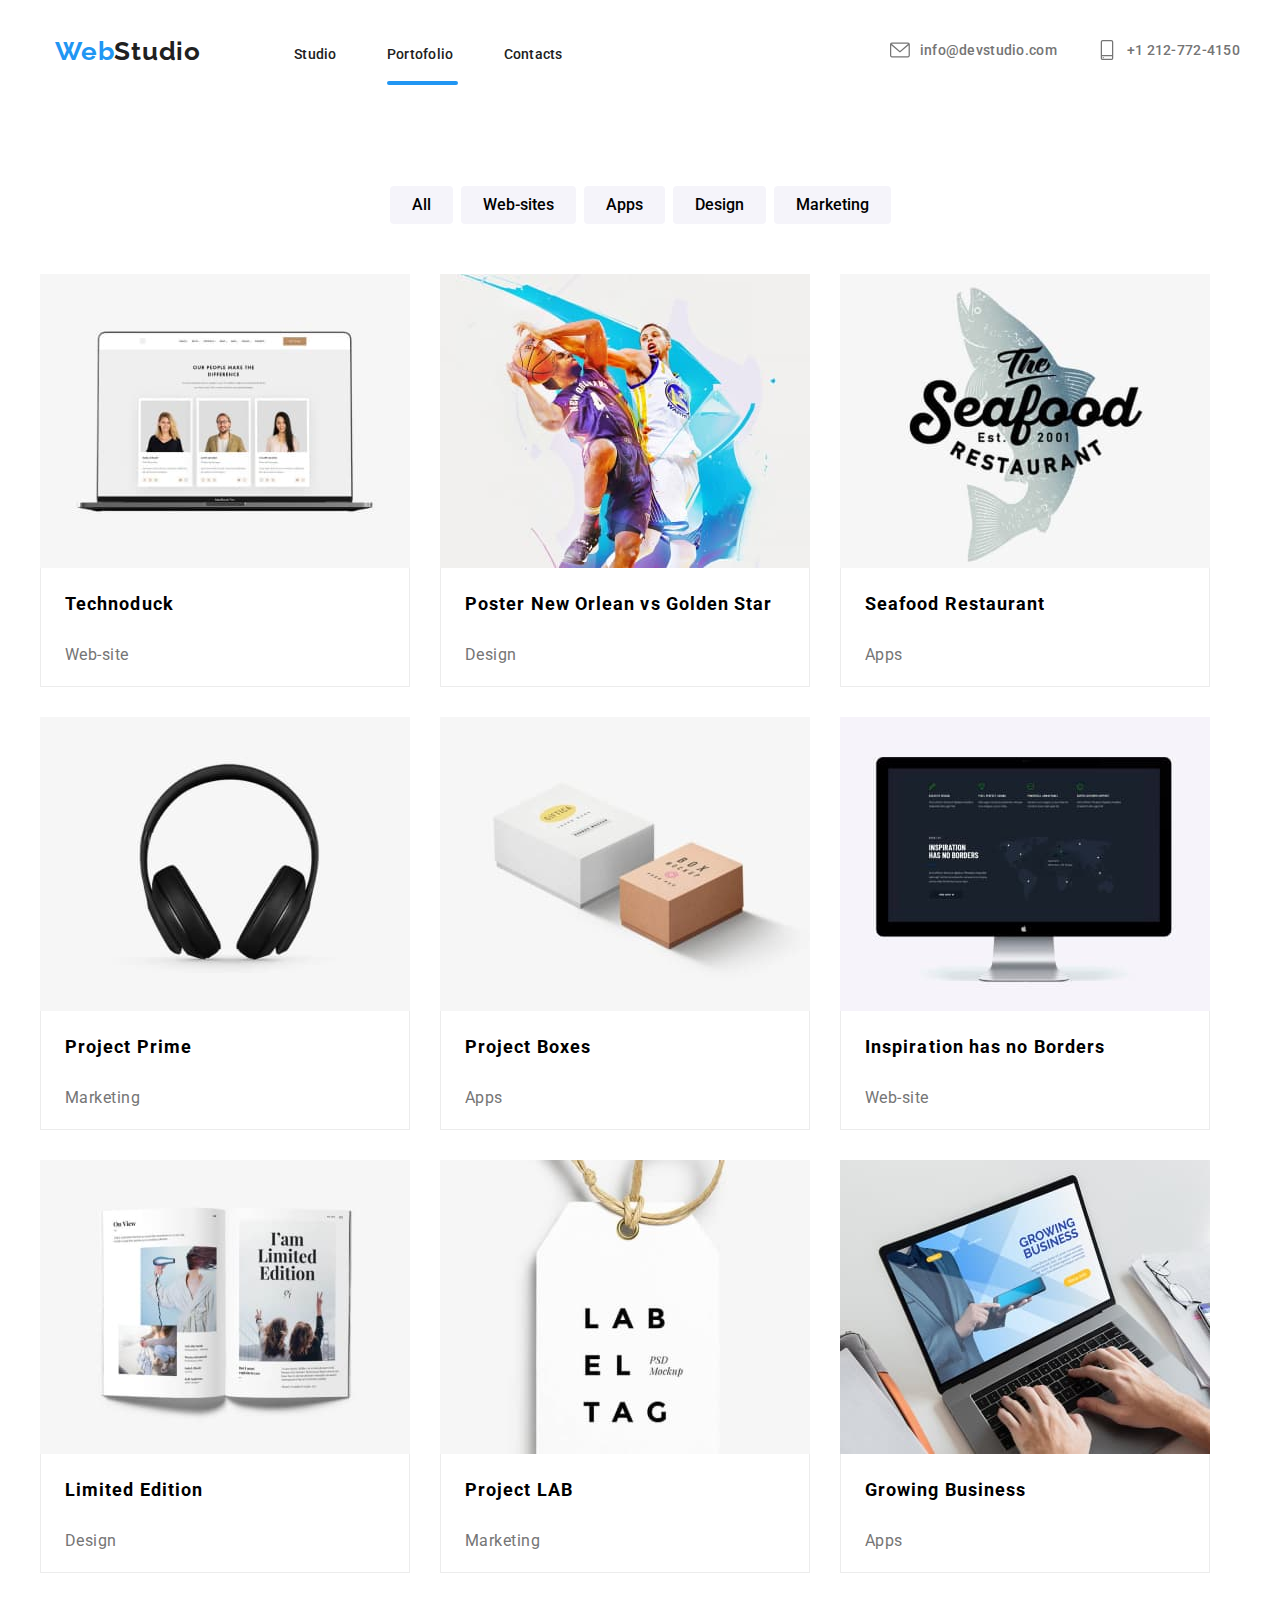
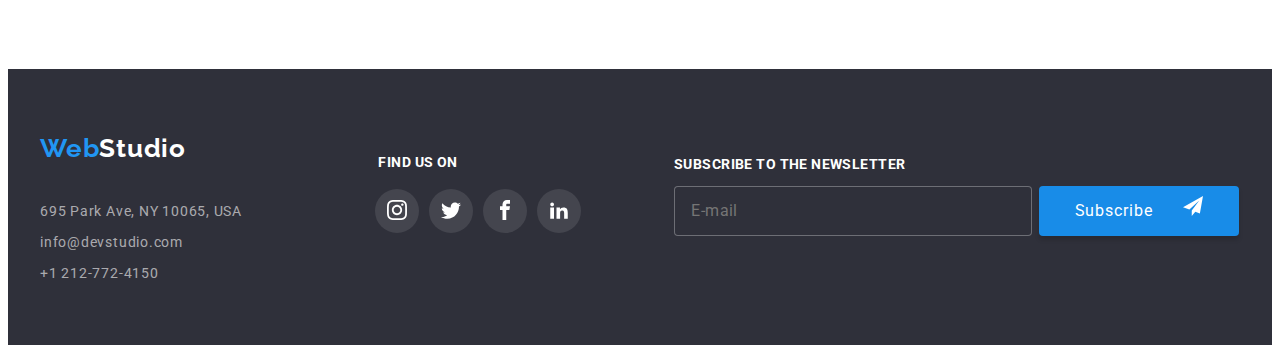
==== commit 0a3278ea: "bem ans scss" ====
--- a/portofolio.html
+++ b/portofolio.html
@@ -10,25 +10,26 @@
   <link href="https://fonts.googleapis.com/css2?family=Raleway:wght@700&family=Roboto:wght@400;500;700;900&display=swap"
     rel="stylesheet" />
   <link rel="stylesheet" href="node_modules/modern-normalize/modern-normalize.css" />
-  <link rel="stylesheet" href="styles/styles.css" />
+  <!-- <link rel="stylesheet" href="styles/styles.css" />-->
+  <link rel="stylesheet" href="css/main.min.css" />
   <title>Portofolio</title>
 </head>
 
 <body>
   <header class="header-conainer">
     <div class=" header container">
-      <h2 class="logo">
+      <h2 class="header__logo">
         <a class="header__title" href="index.html">Web<span class="header__title2">Studio</span></a>
       </h2>
       <nav>
         <ul class="unstyled-list navigation-list">
-          <li class="navigation-list__left">
+          <li>
             <a class="navigation-list__item " href="index.html">Studio</a>
           </li>
-          <li class="navigation-list__left">
+          <li>
             <a class="navigation-list__item active-link" href="portofolio.html">Portofolio</a>
           </li>
-          <li lass="navigation-list__left">
+          <li>
             <a class="navigation-list__item" href="contacts.html">Contacts</a>
           </li>
         </ul>
--- a/styles/styles.css
+++ b/styles/styles.css
@@ -19,8 +19,10 @@
 
 /*HeaderSection*/
 .head-container{   
-   border-bottom: 1px solid #ececec;
-  }
+   border-bottom: 1px  solid #ECECEC;
+}
+
+
 .container-header {
   background-color: #ffffff;
   justify-content: center;
@@ -30,17 +32,10 @@
     display: flex;
     align-items: center;
 }
-.logo {
+.header__logo {
   margin: 24px 93px 25px 15px;
 }
-.title {
-  font-family: "Raleway";
-  font-style: normal;
-  line-height: 31px;
-  font-size: 26px;
-  text-decoration: none;
-  color: #2196f3;
-}
+
 
 .navigation-list__item {
   color: #212121;
@@ -101,7 +96,7 @@
 }
 .head-section {
   width: 100%;
-  background-color: blue;
+  background-color: white;
 }
 .navigation-list__item.active-link {
   position: relative;
@@ -136,7 +131,7 @@
   object-fit: cover;
 }
 
-.hero-section {
+.hero {
   box-sizing: border-box;
   width: 100%;
   height: 600px;
@@ -172,6 +167,9 @@
   color: #ffffff;
   padding: 10px 19px 10px 20px;
   border: none;
+}
+.hero__button:hover, .hero__button:focus{
+  background: #188ce8;
 }
 
 /*ObjectivesSection*/
@@ -324,9 +322,7 @@
   display: flex;
   color: #afb1b8;
 }
-.team.icons {
-  display: flex;
-}
+
 .social-media__item svg {
   fill: currentColor;
 }
@@ -342,7 +338,7 @@
   background-color: #2196f3;
 }
 
-.container-customers {
+.customers {
   display: flex;
   height: 184;
   flex-direction: column;
@@ -538,7 +534,7 @@
 }
 
 /*PortofolioPage*/
-
+<!--
 .buttons {
   display: flex;
   gap: 8px;
@@ -551,7 +547,6 @@
   background: #f5f4fa;
   border-radius: 4px;
   border: none;
-  cursor: pointer;
   padding: 6px 22px 6px 22px;
   text-align: center;
   font-family: "Roboto";
@@ -603,7 +598,6 @@
   transform: translateY(100%);
   transition: transform 250ms cubic-bezier(0.4, 0, 0.2, 1);
 }
-
 .card-details {
   border-left: 1px solid #eeeeee;
   border-bottom: 1px solid #eeeeee;
@@ -635,7 +629,7 @@
 .overlay-container__paragraf p {
   padding: 63px 24px 91px 24px;
 }
-.cards-list__overlay:hover .overlay-container__paragraf {
+.cards-list__overlay:hover .overlay-container__paragraf{
   transform: translateY(-101%);
   overflow: visible;
 }
@@ -735,12 +729,7 @@
   outline: none;
   transition: border 250ms cubic-bezier(0.4, 0, 0.2, 1);
 }
-.formular-modal__input:hover,
-.
-back:hover {
-  border: 2px solid #2196f3;
-  cursor: pointer;
-}
+
 
 .formular-modal__label:hover {
   fill: #2196f3;
@@ -750,6 +739,7 @@
 .formular-modal__input:focus,
 .formular-modal__feedback:focus {
   border: 2px solid #2196f3;
+  cursor: pointer;
 }
 
 .formular-modal__feedback {
@@ -825,7 +815,7 @@
 .formular-modal__button {
   width: 200px;
   height: 50px;
-  background: #188ce8;
+  background: #2196f3;
   box-shadow: 0px 4px 4px rgba(0, 0, 0, 0.15);
   border-radius: 4px;
   font-weight: 700;
--- a/css/main.min.css
+++ b/css/main.min.css
@@ -0,0 +1 @@
+.head-container{border-bottom:1px solid #ececec}.container-header{background:#fff;justify-content:center;align-items:center}.header{display:flex;align-items:center}.header__logo{margin:24px 93px 25px 15px}.header__title{font-family:"Raleway";font-style:normal;line-height:31px;font-size:26px;text-decoration:none;color:#2196f3}.header__title2{color:#212121}.navigation-list{display:flex;align-items:center;gap:50px;padding:0}.navigation-list__item{color:#212121;font-weight:500;font-size:14px;line-height:16px;letter-spacing:.02em;text-decoration:none;transition:color 250ms cubic-bezier(0.4, 0, 0.2, 1)}.navigation-list__item:hover,.navigation-list__item:focus{color:#2196f3}.navigation-list__item.active-link{position:relative}.navigation-list__item.active-link::after{content:"";border:2px solid #2196f3;width:100%;position:absolute;bottom:-23px;border-radius:4px;visibility:hidden;left:0}.navigation-list__item.active-link::after{visibility:visible}.right-navigation-list{display:flex;gap:40px;margin:0px 0px 0px auto;padding:0;align-items:center;justify-content:center}.right-navigation-list__item{color:#757575;display:flex;flex-direction:row-reverse;gap:10px;justify-content:center;align-items:center}.right-navigation-list__icon{display:flex;align-items:center;justify-content:center;gap:10px;transition:color 250ms cubic-bezier(0.4, 0, 0.2, 1)}.right-navigation-list__icon a:hover{color:#2196f3;stroke:#2196f3}body{font-family:"Roboto";font-style:normal;font-weight:400;font-size:26px;line-height:31px;letter-spacing:.03em}.container{width:1200px;margin:0px auto;padding:94px,15px}.unstyled-list{list-style:none}.container-main{background-image:url(..//images/backgroundimage.jpg);background-color:#757575;background-blend-mode:multiply;background-position:center;background-repeat:no-repeat;background-attachment:scroll;-o-object-fit:cover;object-fit:cover}.hero{box-sizing:border-box;width:100%;height:600px;display:flex;flex-direction:column;align-items:center}.hero__title{font-weight:900;font-size:44px;line-height:60px;text-align:center;letter-spacing:.06em;text-transform:uppercase;color:#fff;margin:0px;padding-top:200px;margin-bottom:30px}.hero__button{font-family:"Roboto";font-weight:500;font-size:16px;line-height:26px;text-align:center;width:200px;height:50px;left:700px;top:430px;background:#2196f3;box-shadow:0px 4px 4px rgba(0,0,0,.15);border-radius:4px;color:#fff;padding:10px 19px 10px 20px;border:none}.hero__button:hover,.hero__button:focus{background:#188ce8}.job__title{text-align:center;font-size:36px;line-height:42px;text-align:center;letter-spacing:.03em;color:#212121;margin:0px 0px 50px 0px}.job__list{display:flex;align-items:center;justify-content:space-between;padding:0px;gap:30px;margin:0px;padding-bottom:94px}.job__list li{position:relative}.job__apps{position:absolute;top:224px;width:370px;height:70px;display:flex;justify-content:center;align-items:center;background:rgba(47,48,58,.8);z-index:11;font-weight:700;font-size:14px;line-height:1.14;letter-spacing:.03em;text-transform:uppercase;color:#fff}.objectives-list{display:flex;align-items:center;justify-content:space-between;gap:30px;margin:0px;padding:94px 0px}.objectives-list__item{font-size:14px;line-height:16px;letter-spacing:.03em;text-transform:uppercase;color:#212121;margin:0px}.objectives-list__explication{font-size:14px;line-height:24px;letter-spacing:.03em;color:#757575;margin:10px 0px 0px 0px}.objectives-list__icon{display:flex;margin-bottom:30px;width:270px;height:120px;background:#f5f4fa;border-radius:4px;justify-content:center;align-items:center}.container-team{box-sizing:border-box;width:100%;padding:94px 0px;background-color:#f5f4fa}.team__title{text-align:center;font-size:36px;line-height:42px;text-align:center;letter-spacing:.03em;color:.team__title #000;margin:0px 0px 50px 0px}.team__list{align-items:center;justify-content:center;gap:30px;margin:0px;padding:0px;display:flex}.team__item{box-sizing:border-box;width:270px;height:428px;left:215px;top:1635px;background:#fff;box-shadow:0px 1px 3px rgba(0,0,0,.12),0px 1px 1px rgba(0,0,0,.14),0px 2px 1px rgba(0,0,0,.2);border-radius:0px 0px 4px 4px}.team__name{font-weight:500;font-size:16px;line-height:19px;text-align:center;letter-spacing:.03em;color:#212121}.team__job{font-weight:400;font-size:16px;line-height:19px;text-align:center;letter-spacing:.03em;color:#757575}.social-media{display:flex;padding-top:16px}.social-media__item{display:flex;width:44px;height:44px;border-radius:50%;align-items:center;justify-content:center;transition:background-color 250ms cubic-bezier(0.4, 0, 0.2, 1)}.social-media__item:hover,.social-media__item:focus{cursor:pointer;background-color:#2196f3}.social-media__svg{transition:fill 250ms cubic-bezier(0.4, 0, 0.2, 1)}.social-media__svg:hover,.social-media__svg:focus{fill:#fff;cursor:pointer}.social-media ul{display:flex;gap:10px}.social-media__item a{display:flex;color:#afb1b8}.social-media__item svg{fill:currentColor}.customers{display:flex;height:184;flex-direction:column;align-items:center;justify-content:center;padding:94px 0}.customers__list{display:flex;gap:30px;align-items:center;justify-content:center;padding-top:-44px}.customers__item{display:flex;box-sizing:border-box;width:170px;height:92px;border:1px solid #afb1b8;border-radius:4px;align-items:center;justify-content:center;transition:border-color 250ms cubic-bezier(0.4, 0, 0.2, 1),fill 250ms cubic-bezier(0.4, 0, 0.2, 1)}.customers__item:hover{border-color:#2196f3;fill:#2196f3;cursor:pointer}.customers__svg:hover{border-color:#2196f3;fill:#2196f3;cursor:pointer}.footer{max-width:1600px;margin:0 auto;background-color:#2f303a}.footer-container{display:flex;align-items:center;width:1200px;margin:0 auto;gap:93px}.contact-footer{box-sizing:border-box;display:flex;flex-direction:column;justify-content:space-around;gap:28px;padding:60px 0px 60px 0px}.contact-footer__logo{margin:0px}.contact-footer__title{font-family:"Raleway";font-style:normal;line-height:31px;font-size:26px;text-decoration:none;color:#2196f3}.contact-footer__title2{color:#fff}.address{margin:0px;padding:0px}.address__item{font-weight:400;font-size:14px;font-style:normal;line-height:16px;text-decoration:none;color:rgba(255,255,255,.6);transition:color 250ms cubic-bezier(0.4, 0, 0.2, 1)}.address__item:hover{color:#2196f3;cursor:pointer}.svg-footer{display:flex;flex-direction:column;align-items:center;justify-content:center}.svg-footer__title{font-family:"Roboto";font-style:normal;font-weight:700;font-size:14px;line-height:16px;letter-spacing:.03em;text-transform:uppercase;color:#fff;margin-top:0px;padding-right:80px}.footer-list{display:flex;gap:10px;margin-top:0px}.footer-list__item{display:flex;align-items:center;justify-content:center;background:rgba(255,255,255,.1);color:#fff;width:44px;height:44px;border-radius:50%;transition-property:background-color 250ms cubic-bezier(0.4, 0, 0.2, 1)}.footer-list__item:hover{cursor:pointer;background-color:#2196f3}.formular-footer{display:flex;flex-direction:column;justify-content:center;align-items:center;margin-top:-35px}.formular-footer__input{box-sizing:border-box;width:358px;height:50px;border:1px solid rgba(255,255,255,.3);border-radius:4px;background-color:#2f303a;font-family:"Roboto";font-style:normal;font-weight:400;font-size:16px;line-height:20px;padding-left:16px;align-items:center;letter-spacing:.03em;outline:none;color:rgba(255,255,255,.6);transition:border 250ms cubic-bezier(0.4, 0, 0.2, 1)}.formular-footer__input:hover,.formular-footer__input:focus{border:2px solid #188ce8}.formular-footer__button{width:200px;height:50px;margin-left:0px;background:#188ce8;box-shadow:0px 4px 4px rgba(0,0,0,.15);border-radius:4px;font-family:"Roboto";font-style:normal;font-size:16px;line-height:30px;justify-content:center;align-items:center;text-align:center;letter-spacing:.06em;color:#fff;border:none;transition:background 250ms cubic-bezier(0.4, 0, 0.2, 1)}.formular-footer__button:hover,.formular-footer__button:focus{background:#188ce8}.formular-footer__svg{padding-left:25px;align-items:center;justify-content:center}.formular-footer__subscribe{font-family:"Roboto";font-style:normal;font-weight:700;font-size:14px;line-height:16px;letter-spacing:.03em;text-transform:uppercase;color:#fff;padding-right:69px}.is-hidden{visibility:hidden;opacity:0}.modal{background:rgba(0,0,0,.2);position:fixed;width:100%;height:100%;z-index:10;display:flex;justify-content:center;align-items:center;transition:opacity 250ms linear}.modal__inside{position:relative;width:528px;height:581px;background:#fff;box-shadow:0px 1px 3px rgba(0,0,0,.12),0px 1px 1px rgba(0,0,0,.14),0px 2px 1px rgba(0,0,0,.2);border-radius:4px}.modal__button{position:absolute;top:8px;right:8px;border-radius:50%;display:flex;justify-content:center;align-items:center;box-sizing:border-box;width:30px;height:30px;background:#fff;border:1px solid rgba(0,0,0,.1);transition:fill 250ms cubic-bezier(0.4, 0, 0.2, 1)}.modal__button:hover{fill:#2196f3;cursor:pointer}.formular-modal{display:flex;flex-direction:column;font-family:"Roboto";font-style:normal;font-weight:400;font-size:12px;line-height:14px;letter-spacing:.01em;color:#757575;gap:10px;justify-content:center;align-items:center;padding:40px}.formular-modal__title{align-items:center;font-family:"Roboto";font-style:normal;font-weight:700;font-size:20px;line-height:23px;text-align:center;letter-spacing:.03em;color:#212121;margin-top:-5px}.formular-modal__input{box-sizing:border-box;width:448px;height:40px;border:1px solid rgba(33,33,33,.2);border-radius:4px;padding-left:40px;outline:none;transition:border 250ms cubic-bezier(0.4, 0, 0.2, 1)}.formular-modal__input:focus,.formular-modal__input:hover{border:2px solid #2196f3;cursor:pointer}.formular-modal__label{display:flex;flex-direction:column;position:relative;transition:fill 250ms cubic-bezier(0.4, 0, 0.2, 1)}.formular-modal__label:hover{fill:#2196f3;cursor:pointer}.formular-modal__feedback{box-sizing:border-box;width:448px;height:120px;border:1px solid rgba(33,33,33,.2);border-radius:4px;resize:none;font-family:"Roboto";font-style:normal;font-size:14px;line-height:16px;letter-spacing:.01em;padding:12px 16px;color:rgba(117,117,117,.5);outline:none;transition:border 250ms cubic-bezier(0.4, 0, 0.2, 1)}.formular-modal__feedback:focus,.formular-modal__feedback:hover{border:2px solid #2196f3;cursor:pointer}.formular-modal__svg{position:absolute;left:15px;top:50%}.formular-modal__replace{width:16px;height:15px;border:2px solid #212121;border-radius:2px;display:flex;justify-content:center;align-items:center}.formular-modal__checkbox{display:none}.formular-modal__button{width:200px;height:50px;background:#188ce8;box-shadow:0px 4px 4px rgba(0,0,0,.15);border-radius:4px;font-weight:700;font-size:16px;line-height:30px;display:flex;align-items:center;text-align:center;justify-content:center;letter-spacing:.06em;color:#fff;border:none;transition:background 250ms cubic-bezier(0.4, 0, 0.2, 1)}.formular-modal__button:focus,.formular-modal__button:hover{background:#2196f3;cursor:pointer}.terms{flex-direction:row;gap:8px;justify-content:center;align-items:center;margin-top:10px;margin-bottom:20px;font-size:14px;line-height:24px;letter-spacing:.03em;color:#757575}.terms svg{width:16px;height:16px;position:static;opacity:0;fill:#fff}.condition{color:#2196f3}.formular-modal input[type=checkbox]:checked+.formular-modal__replace svg{opacity:1}.formular-modal input[type=checkbox]:checked+.formular-modal__replace{background:#2196f3;border:#2196f3}.buttons{display:flex;gap:8px;justify-content:center;padding:94px 0px 50px 0px;margin:0px}.buttons__item{height:38px;background:#f5f4fa;border-radius:4px;border:none;padding:6px 22px 6px 22px;text-align:center;font-family:"Roboto";font-weight:500;font-size:16px;line-height:26px;text-align:center;transition:background-color 250ms cubic-bezier(0.4, 0, 0.2, 1),color 250ms cubic-bezier(0.4, 0, 0.2, 1),box-shadow 250ms cubic-bezier(0.4, 0, 0.2, 1)}.buttons__item:hover{background-color:#2196f3;color:#fff;box-shadow:0px 2px rgba(0,0,0,.1);cursor:pointer}.cards-list{display:flex;gap:30px;flex-wrap:wrap;padding-left:0;margin:0;padding-bottom:96px}.cards-list__overlay{display:flex;flex-direction:column;transition:box-shadow 250ms cubic-bezier(0.4, 0, 0.2, 1)}.cards-list__overlay:hover{box-shadow:0px 1px 1px rgba(0,0,0,.12),0px 4px 4px rgba(0,0,0,.06),1px 4px 6px rgba(0,0,0,.16);cursor:pointer}.card-details{border-left:1px solid #ececec;border-bottom:1px solid #ececec;border-right:1px solid #ececec;padding-left:24px}.card-details__title{font-weight:700;font-size:18px;line-height:2;letter-spacing:.06em}.card-details__description{font-weight:400;font-size:16px;line-height:1.87;letter-spacing:.03em;color:#757575}.overlay-container{height:294px;overflow:hidden;position:relative}.overlay-container__paragraf{position:absolute;width:370px;height:294px;background:rgba(33,150,243,.9);font-weight:400;font-size:18px;line-height:1.55;letter-spacing:.03em;color:#fff;transform:translateY(100%);transition:transform 250ms cubic-bezier(0.4, 0, 0.2, 1)}.overlay-container__paragraf p{padding:63px 24px 91px 24px}.cards-list__overlay:hover .overlay-container__paragraf{transform:translateY(-101%);overflow:visible}/*# sourceMappingURL=main.min.css.map */